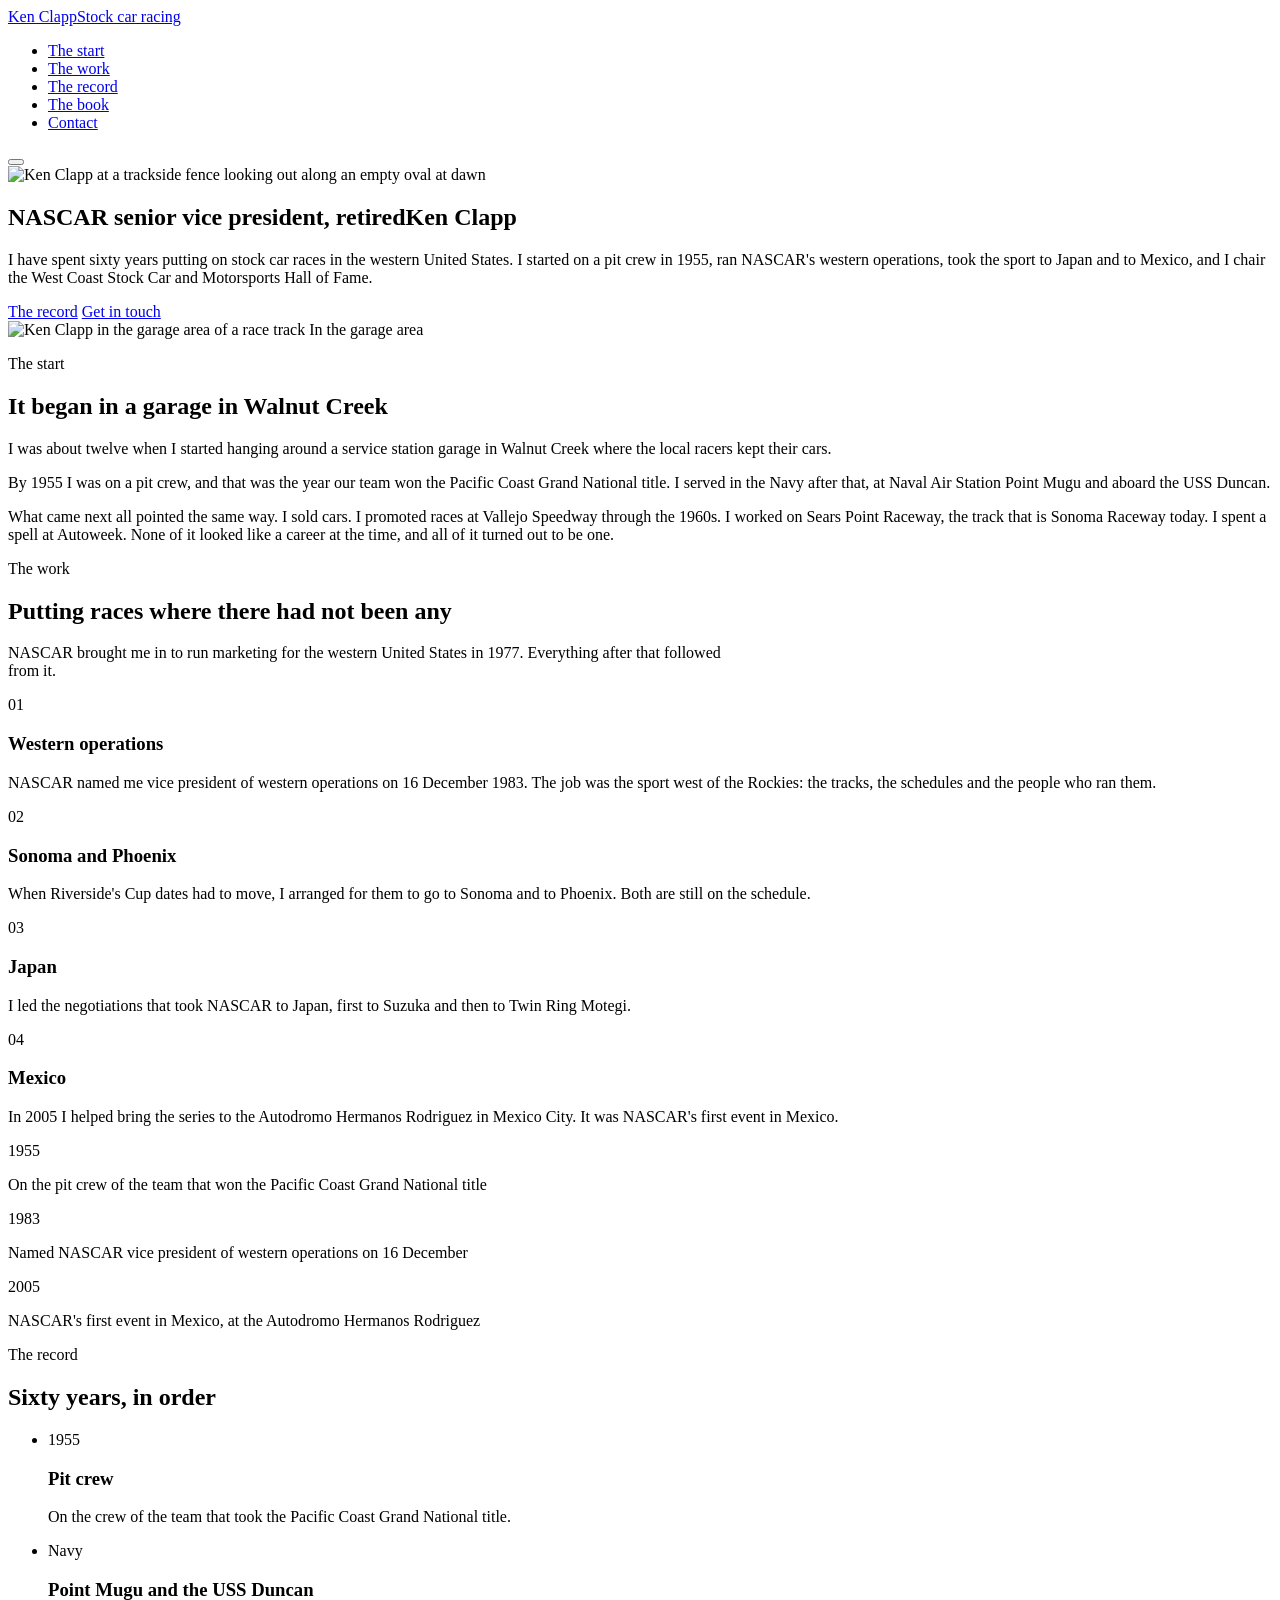
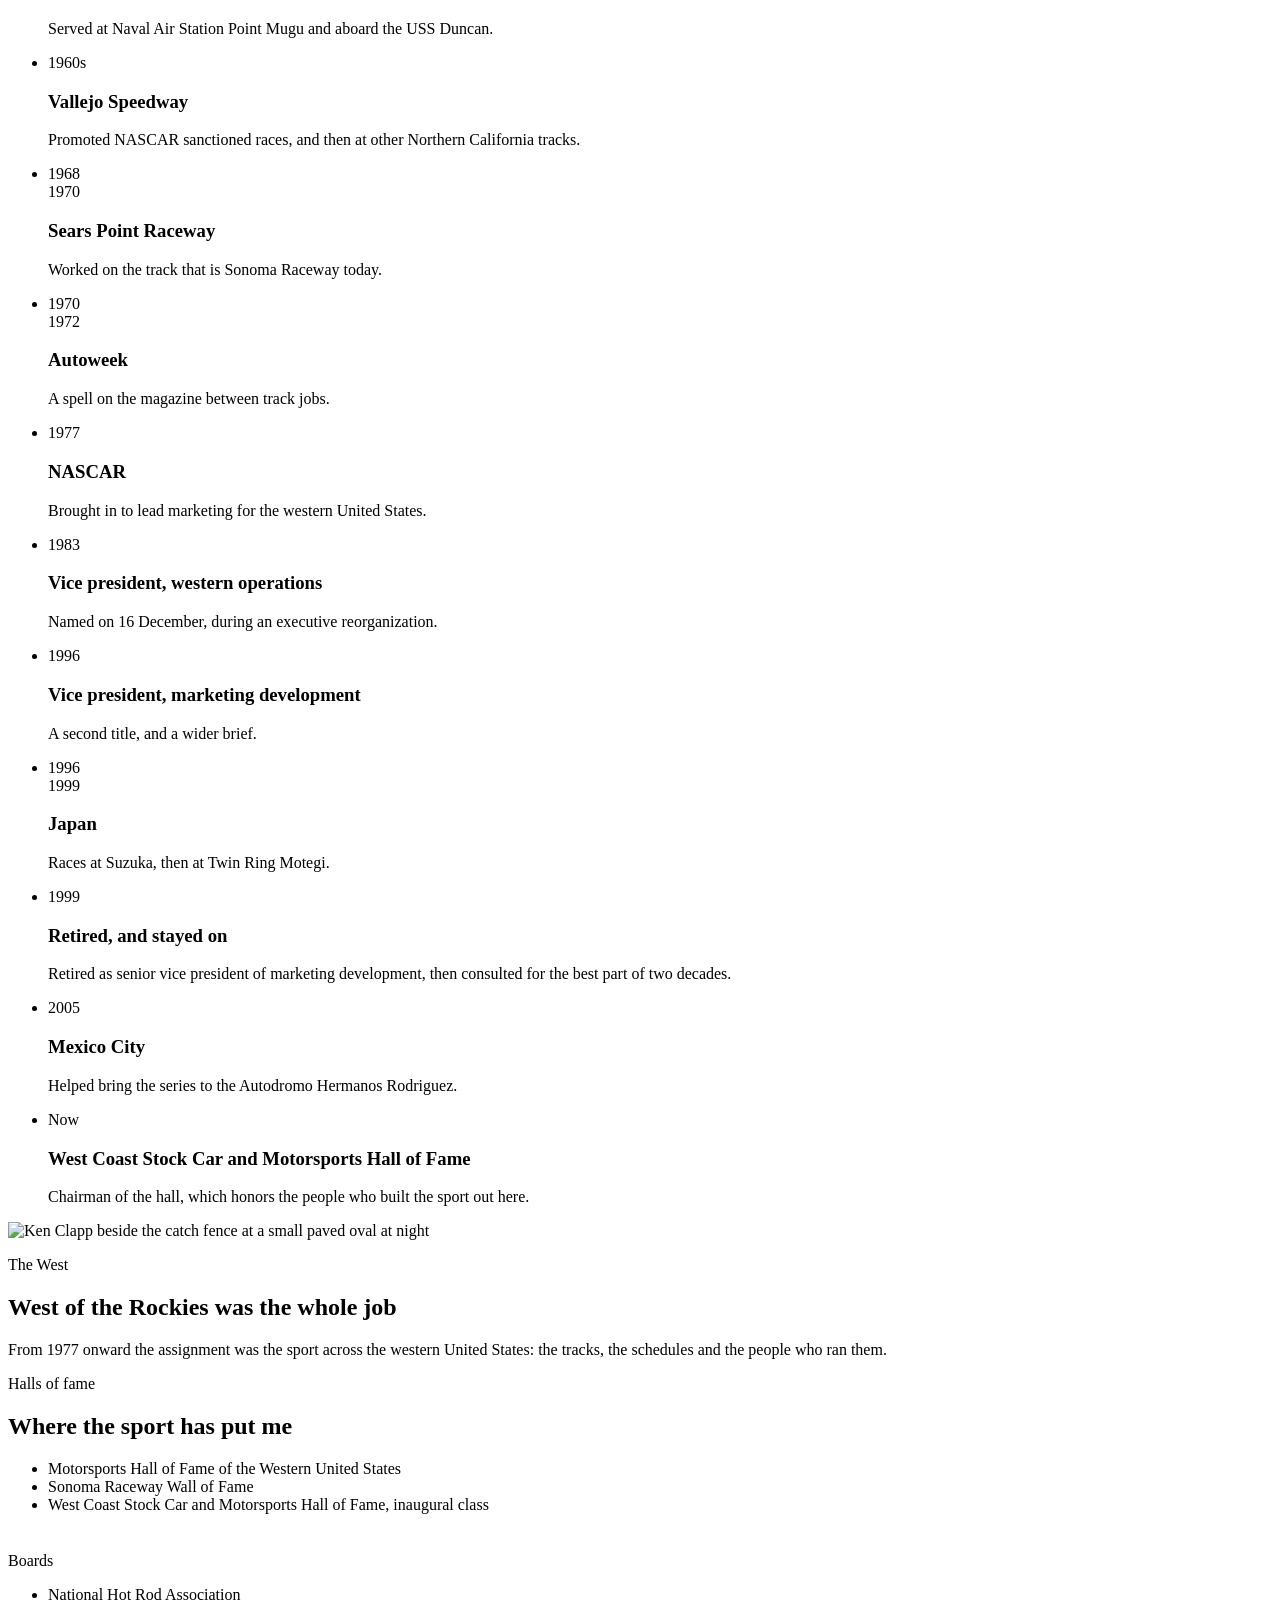
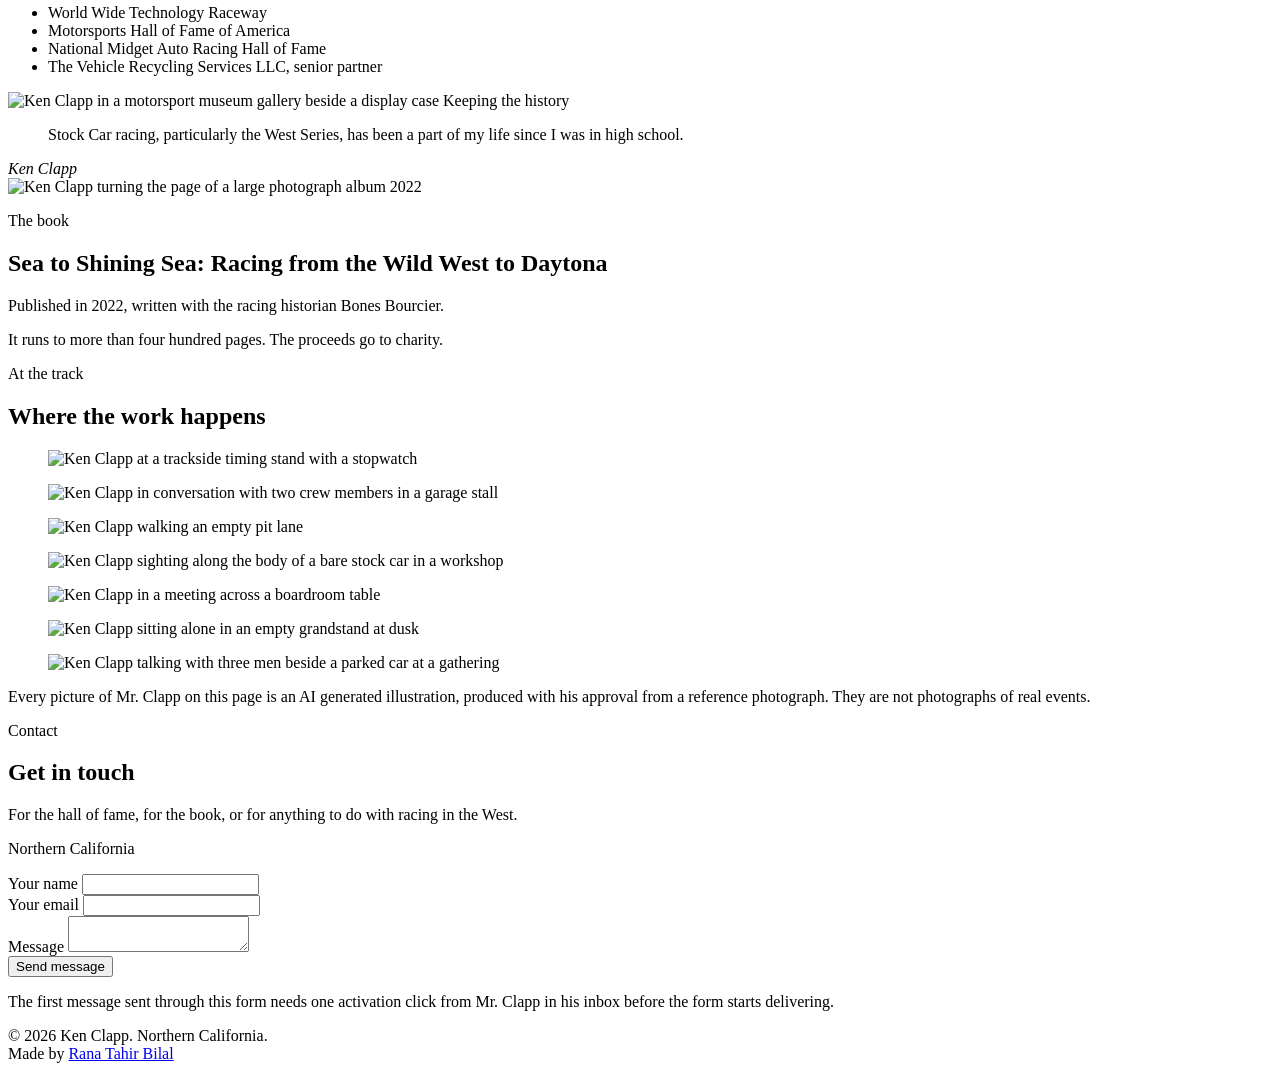
==== index.html @ ef379b8b "Add files via upload" ====
<!doctype html>
<html lang="en">
<head>
<meta charset="utf-8">
<meta name="viewport" content="width=device-width, initial-scale=1">
<title>Ken Clapp | NASCAR Senior Vice President, Retired</title>
<meta name="description" content="Ken Clapp spent sixty years building stock car racing in the western United States. Retired NASCAR senior vice president and chairman of the West Coast Stock Car and Motorsports Hall of Fame.">

<!-- Remove this line and the Disallow in robots.txt on the day this moves to his own domain. -->
<meta name="robots" content="noindex, nofollow">

<link rel="canonical" href="https://top-dynamos.github.io/ken-clapp/">
<meta property="og:type" content="profile">
<meta property="og:title" content="Ken Clapp | NASCAR Senior Vice President, Retired">
<meta property="og:description" content="Sixty years building stock car racing in the western United States.">
<meta property="og:url" content="https://top-dynamos.github.io/ken-clapp/">
<meta property="og:image" content="https://top-dynamos.github.io/ken-clapp/images/hero.jpg">
<meta name="twitter:card" content="summary_large_image">

<link rel="icon" href="favicon.ico" sizes="any">
<link rel="preconnect" href="https://fonts.googleapis.com">
<link rel="preconnect" href="https://fonts.gstatic.com" crossorigin>
<link href="https://fonts.googleapis.com/css2?family=Barlow+Condensed:wght@500;600;700&family=Inter:wght@400;500;600&display=swap" rel="stylesheet">
<link rel="stylesheet" href="css/site.css">

<script type="application/ld+json">
{
  "@context":"https://schema.org",
  "@type":"Person",
  "name":"Ken Clapp",
  "jobTitle":"Chairman, West Coast Stock Car and Motorsports Hall of Fame",
  "description":"Retired NASCAR senior vice president who spent sixty years building stock car racing in the western United States.",
  "url":"https://top-dynamos.github.io/ken-clapp/",
  "image":"https://top-dynamos.github.io/ken-clapp/images/portrait.jpg",
  "knowsAbout":["Stock car racing","Motorsport promotion","Race track operations"]
}
</script>
</head>
<body>

<header>
  <nav class="kc-nav" id="kcNav">
    <div class="kc-wrap">
      <a class="kc-brand" href="#top">Ken Clapp<span>Stock car racing</span></a>
      <ul class="kc-links" id="kcLinks">
        <li><a href="#story">The start</a></li>
        <li><a href="#work">The work</a></li>
        <li><a href="#record">The record</a></li>
        <li><a href="#book">The book</a></li>
        <li><a href="#contact">Contact</a></li>
      </ul>
      <button class="kc-burger" id="kcBurger" aria-label="Open the menu" aria-expanded="false" aria-controls="kcLinks">
        <i></i><i></i><i></i>
      </button>
    </div>
  </nav>
</header>

<!-- HERO -->
<section class="kc-hero" id="top">
  <div class="kc-hero-img">
    <img src="images/hero.jpg" alt="Ken Clapp at a trackside fence looking out along an empty oval at dawn" fetchpriority="high">
  </div>
  <div class="kc-hero-veil"></div>
  <div class="kc-wrap">
    <div class="kc-hero-copy">
      <h1><span>NASCAR senior vice president, retired</span>Ken Clapp</h1>
      <p>I have spent sixty years putting on stock car races in the western United States. I started on a pit crew in 1955, ran NASCAR's western operations, took the sport to Japan and to Mexico, and I chair the West Coast Stock Car and Motorsports Hall of Fame.</p>
      <div class="kc-cta">
        <a class="kc-btn" href="#record">The record</a>
        <a class="kc-btn kc-btn-ghost" href="#contact">Get in touch</a>
      </div>
    </div>
  </div>
</section>

<!-- THE START -->
<section class="kc-sec" id="story">
  <div class="kc-wrap">
    <div class="kc-split kc-split-narrow">
      <div class="kc-shot kc-rev">
        <img src="images/portrait.jpg" alt="Ken Clapp in the garage area of a race track">
        <span class="kc-shot-tag">In the garage area</span>
      </div>
      <div class="kc-rev">
        <p class="kc-eyebrow">The start</p>
        <h2>It began in a garage in Walnut Creek</h2>
        <p class="kc-lead">I was about twelve when I started hanging around a service station garage in Walnut Creek where the local racers kept their cars.</p>
        <p>By 1955 I was on a pit crew, and that was the year our team won the Pacific Coast Grand National title. I served in the Navy after that, at Naval Air Station Point Mugu and aboard the USS Duncan.</p>
        <p>What came next all pointed the same way. I sold cars. I promoted races at Vallejo Speedway through the 1960s. I worked on Sears Point Raceway, the track that is Sonoma Raceway today. I spent a spell at Autoweek. None of it looked like a career at the time, and all of it turned out to be one.</p>
      </div>
    </div>
  </div>
</section>

<!-- THE WORK -->
<section class="kc-sec kc-paper" id="work">
  <div class="kc-wrap">
    <div class="kc-rev" style="max-width:720px">
      <p class="kc-eyebrow">The work</p>
      <h2>Putting races where there had not been any</h2>
      <p class="kc-lead">NASCAR brought me in to run marketing for the western United States in 1977. Everything after that followed from it.</p>
    </div>
    <div class="kc-cards">
      <div class="kc-card kc-rev">
        <div class="kc-card-n">01</div>
        <h3>Western operations</h3>
        <p>NASCAR named me vice president of western operations on 16 December 1983. The job was the sport west of the Rockies: the tracks, the schedules and the people who ran them.</p>
      </div>
      <div class="kc-card kc-rev">
        <div class="kc-card-n">02</div>
        <h3>Sonoma and Phoenix</h3>
        <p>When Riverside's Cup dates had to move, I arranged for them to go to Sonoma and to Phoenix. Both are still on the schedule.</p>
      </div>
      <div class="kc-card kc-rev">
        <div class="kc-card-n">03</div>
        <h3>Japan</h3>
        <p>I led the negotiations that took NASCAR to Japan, first to Suzuka and then to Twin Ring Motegi.</p>
      </div>
      <div class="kc-card kc-rev">
        <div class="kc-card-n">04</div>
        <h3>Mexico</h3>
        <p>In 2005 I helped bring the series to the Autodromo Hermanos Rodriguez in Mexico City. It was NASCAR's first event in Mexico.</p>
      </div>
    </div>
  </div>
</section>

<!-- THREE DATES -->
<section class="kc-sec-tight kc-dark">
  <div class="kc-wrap">
    <div class="kc-figs">
      <div class="kc-rev">
        <div class="kc-fig-n">1955</div>
        <p class="kc-fig-t">On the pit crew of the team that won the Pacific Coast Grand National title</p>
      </div>
      <div class="kc-rev">
        <div class="kc-fig-n">1983</div>
        <p class="kc-fig-t">Named NASCAR vice president of western operations on 16 December</p>
      </div>
      <div class="kc-rev">
        <div class="kc-fig-n">2005</div>
        <p class="kc-fig-t">NASCAR's first event in Mexico, at the Autodromo Hermanos Rodriguez</p>
      </div>
    </div>
  </div>
</section>

<!-- THE RECORD -->
<section class="kc-sec" id="record">
  <div class="kc-wrap">
    <div class="kc-rev" style="max-width:720px">
      <p class="kc-eyebrow">The record</p>
      <h2>Sixty years, in order</h2>
    </div>
    <ul class="kc-time">
      <li class="kc-rev"><div class="kc-yr">1955</div><div class="kc-ev"><h3>Pit crew</h3><p>On the crew of the team that took the Pacific Coast Grand National title.</p></div></li>
      <li class="kc-rev"><div class="kc-yr">Navy</div><div class="kc-ev"><h3>Point Mugu and the USS Duncan</h3><p>Served at Naval Air Station Point Mugu and aboard the USS Duncan.</p></div></li>
      <li class="kc-rev"><div class="kc-yr">1960s</div><div class="kc-ev"><h3>Vallejo Speedway</h3><p>Promoted NASCAR sanctioned races, and then at other Northern California tracks.</p></div></li>
      <li class="kc-rev"><div class="kc-yr">1968<br>1970</div><div class="kc-ev"><h3>Sears Point Raceway</h3><p>Worked on the track that is Sonoma Raceway today.</p></div></li>
      <li class="kc-rev"><div class="kc-yr">1970<br>1972</div><div class="kc-ev"><h3>Autoweek</h3><p>A spell on the magazine between track jobs.</p></div></li>
      <li class="kc-rev"><div class="kc-yr">1977</div><div class="kc-ev"><h3>NASCAR</h3><p>Brought in to lead marketing for the western United States.</p></div></li>
      <li class="kc-rev"><div class="kc-yr">1983</div><div class="kc-ev"><h3>Vice president, western operations</h3><p>Named on 16 December, during an executive reorganization.</p></div></li>
      <li class="kc-rev"><div class="kc-yr">1996</div><div class="kc-ev"><h3>Vice president, marketing development</h3><p>A second title, and a wider brief.</p></div></li>
      <li class="kc-rev"><div class="kc-yr">1996<br>1999</div><div class="kc-ev"><h3>Japan</h3><p>Races at Suzuka, then at Twin Ring Motegi.</p></div></li>
      <li class="kc-rev"><div class="kc-yr">1999</div><div class="kc-ev"><h3>Retired, and stayed on</h3><p>Retired as senior vice president of marketing development, then consulted for the best part of two decades.</p></div></li>
      <li class="kc-rev"><div class="kc-yr">2005</div><div class="kc-ev"><h3>Mexico City</h3><p>Helped bring the series to the Autodromo Hermanos Rodriguez.</p></div></li>
      <li class="kc-rev"><div class="kc-yr">Now</div><div class="kc-ev"><h3>West Coast Stock Car and Motorsports Hall of Fame</h3><p>Chairman of the hall, which honors the people who built the sport out here.</p></div></li>
    </ul>
  </div>
</section>

<!-- BAND -->
<section class="kc-band">
  <div class="kc-band-img">
    <img src="images/night-track.jpg" alt="Ken Clapp beside the catch fence at a small paved oval at night">
  </div>
  <div class="kc-band-veil"></div>
  <div class="kc-wrap">
    <div class="kc-band-copy kc-rev">
      <p class="kc-eyebrow">The West</p>
      <h2>West of the Rockies was the whole job</h2>
      <p>From 1977 onward the assignment was the sport across the western United States: the tracks, the schedules and the people who ran them.</p>
    </div>
  </div>
</section>

<!-- RECOGNITION AND SERVICE -->
<section class="kc-sec kc-paper">
  <div class="kc-wrap">
    <div class="kc-split">
      <div class="kc-rev">
        <p class="kc-eyebrow">Halls of fame</p>
        <h2>Where the sport has put me</h2>
        <ul class="kc-chips">
          <li>Motorsports Hall of Fame of the Western United States</li>
          <li>Sonoma Raceway Wall of Fame</li>
          <li>West Coast Stock Car and Motorsports Hall of Fame, inaugural class</li>
        </ul>
        <p class="kc-eyebrow" style="margin-top:38px">Boards</p>
        <ul class="kc-chips">
          <li>National Hot Rod Association</li>
          <li>World Wide Technology Raceway</li>
          <li>Motorsports Hall of Fame of America</li>
          <li>National Midget Auto Racing Hall of Fame</li>
          <li>The Vehicle Recycling Services LLC, senior partner</li>
        </ul>
      </div>
      <div class="kc-shot kc-rev">
        <img src="images/museum.jpg" alt="Ken Clapp in a motorsport museum gallery beside a display case">
        <span class="kc-shot-tag">Keeping the history</span>
      </div>
    </div>
  </div>
</section>

<!-- QUOTE -->
<section class="kc-sec-tight kc-dark">
  <div class="kc-wrap">
    <div class="kc-quote kc-rev">
      <blockquote>Stock Car racing, particularly the West Series, has been a part of my life since I was in high school.</blockquote>
      <cite>Ken Clapp</cite>
    </div>
  </div>
</section>

<!-- THE BOOK -->
<section class="kc-sec" id="book">
  <div class="kc-wrap">
    <div class="kc-book">
      <div class="kc-shot kc-rev">
        <img src="images/album.jpg" alt="Ken Clapp turning the page of a large photograph album">
        <span class="kc-shot-tag">2022</span>
      </div>
      <div class="kc-rev">
        <p class="kc-eyebrow">The book</p>
        <h2>Sea to Shining Sea: Racing from the Wild West to Daytona</h2>
        <p class="kc-lead">Published in 2022, written with the racing historian Bones Bourcier.</p>
        <p>It runs to more than four hundred pages. The proceeds go to charity.</p>
      </div>
    </div>
  </div>
</section>

<!-- GALLERY -->
<section class="kc-sec kc-paper">
  <div class="kc-wrap">
    <div class="kc-rev" style="max-width:720px">
      <p class="kc-eyebrow">At the track</p>
      <h2>Where the work happens</h2>
    </div>
    <div class="kc-gal">
      <figure class="kc-rev"><img src="images/timing.jpg" alt="Ken Clapp at a trackside timing stand with a stopwatch"></figure>
      <figure class="kc-rev"><img src="images/garage-talk.jpg" alt="Ken Clapp in conversation with two crew members in a garage stall"></figure>
      <figure class="kc-rev"><img src="images/pit-lane.jpg" alt="Ken Clapp walking an empty pit lane"></figure>
      <figure class="kc-rev"><img src="images/workshop.jpg" alt="Ken Clapp sighting along the body of a bare stock car in a workshop"></figure>
      <figure class="kc-rev"><img src="images/boardroom.jpg" alt="Ken Clapp in a meeting across a boardroom table"></figure>
      <figure class="kc-rev"><img src="images/grandstand.jpg" alt="Ken Clapp sitting alone in an empty grandstand at dusk"></figure>
      <figure class="kc-rev"><img src="images/gathering.jpg" alt="Ken Clapp talking with three men beside a parked car at a gathering"></figure>
    </div>
    <p class="kc-note">Every picture of Mr. Clapp on this page is an AI generated illustration, produced with his approval from a reference photograph. They are not photographs of real events.</p>
  </div>
</section>

<!-- CONTACT -->
<section class="kc-sec" id="contact">
  <div class="kc-wrap">
    <div class="kc-contact">
      <div class="kc-rev">
        <p class="kc-eyebrow">Contact</p>
        <h2>Get in touch</h2>
        <p class="kc-lead">For the hall of fame, for the book, or for anything to do with racing in the West.</p>
        <p class="kc-muted">Northern California</p>
      </div>
      <div class="kc-rev">
        <form action="https://formsubmit.co/Ckcdeee@gmail.com" method="POST">
          <input type="hidden" name="_subject" value="Message from kenclapp website">
          <input type="hidden" name="_captcha" value="false">
          <input type="hidden" name="_template" value="table">
          <input type="text" name="_honey" style="display:none" tabindex="-1" autocomplete="off">
          <div class="kc-field">
            <label for="kcName">Your name</label>
            <input id="kcName" type="text" name="name" required>
          </div>
          <div class="kc-field">
            <label for="kcEmail">Your email</label>
            <input id="kcEmail" type="email" name="email" required>
          </div>
          <div class="kc-field">
            <label for="kcMsg">Message</label>
            <textarea id="kcMsg" name="message" required></textarea>
          </div>
          <button class="kc-btn" type="submit">Send message</button>
          <p class="kc-formnote">The first message sent through this form needs one activation click from Mr. Clapp in his inbox before the form starts delivering.</p>
        </form>
      </div>
    </div>
  </div>
</section>

<footer class="kc-foot">
  <div class="kc-wrap">
    <p style="margin:0">&copy; 2026 Ken Clapp. Northern California.</p>
    <p style="margin:0">Made by <a href="https://www.linkedin.com/in/ranatahirbilal/" rel="noopener">Rana Tahir Bilal</a></p>
  </div>
</footer>

<script src="js/site.js"></script>
</body>
</html>
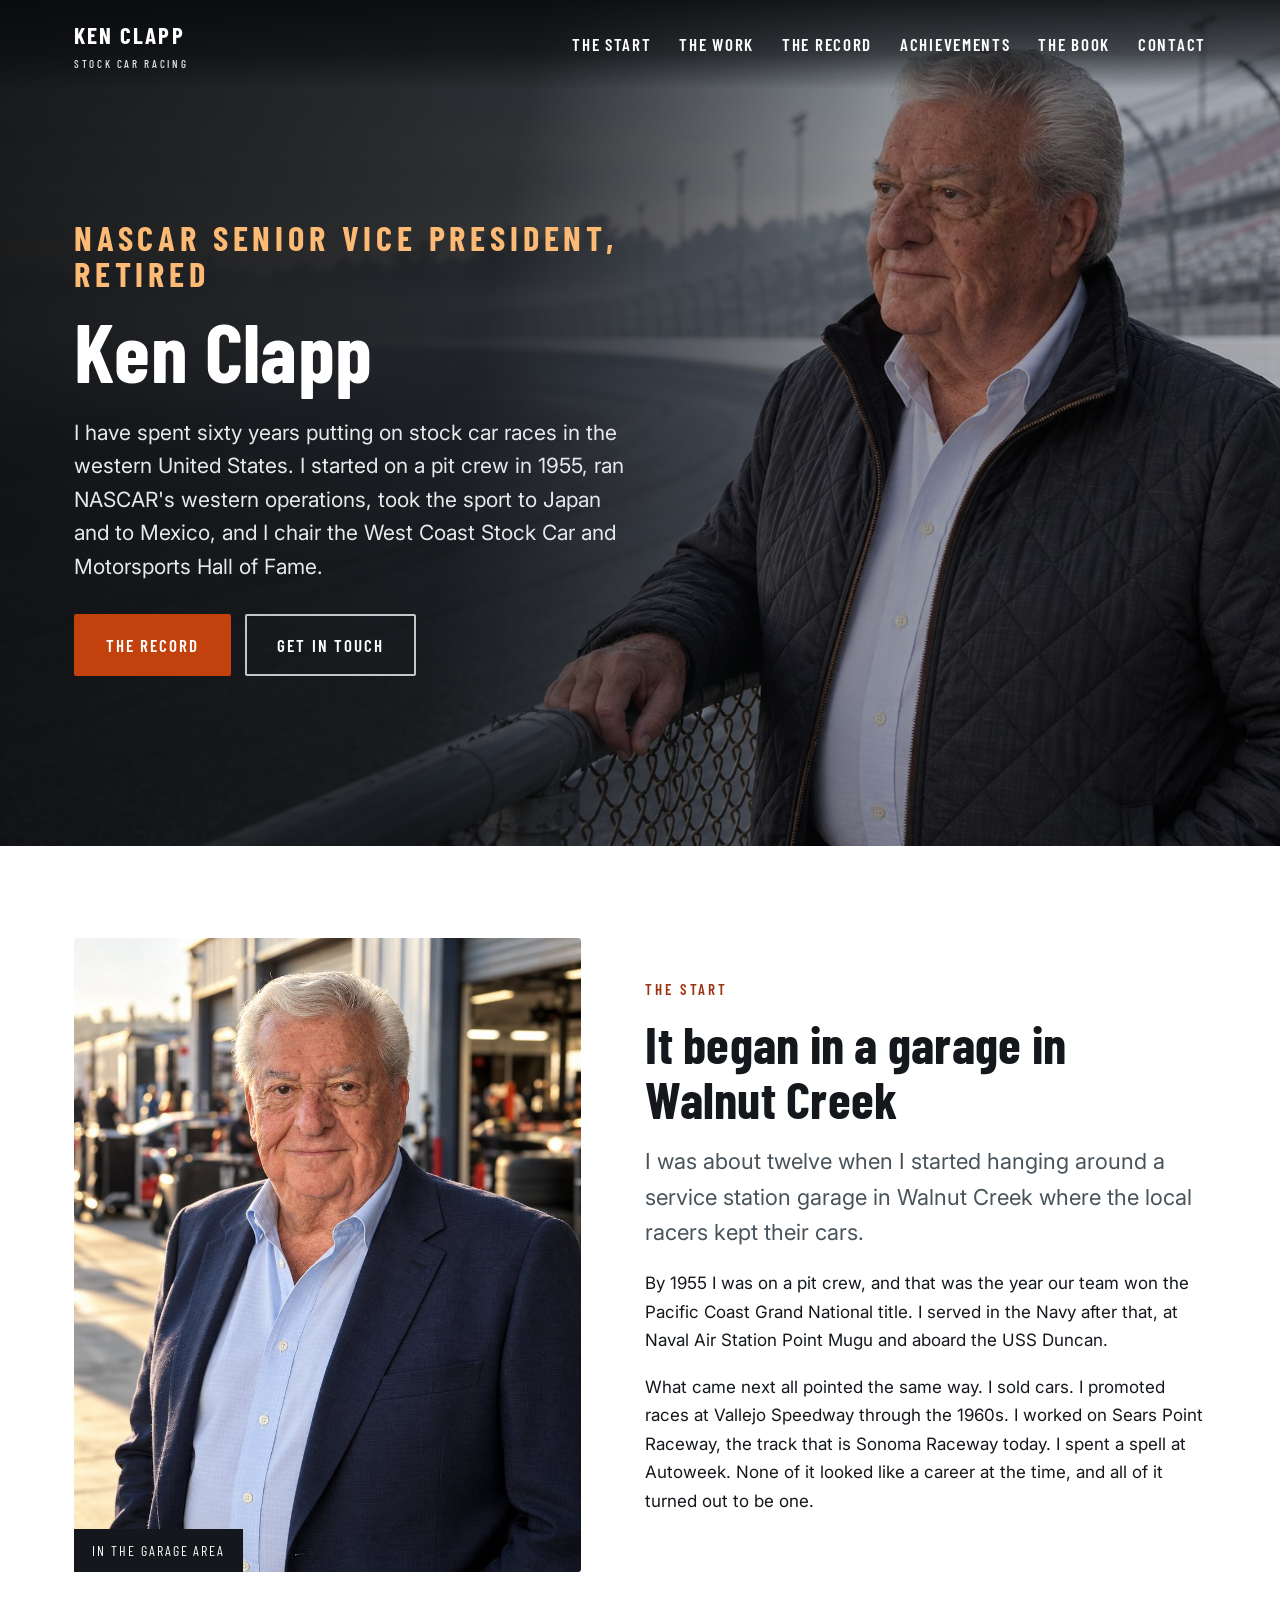
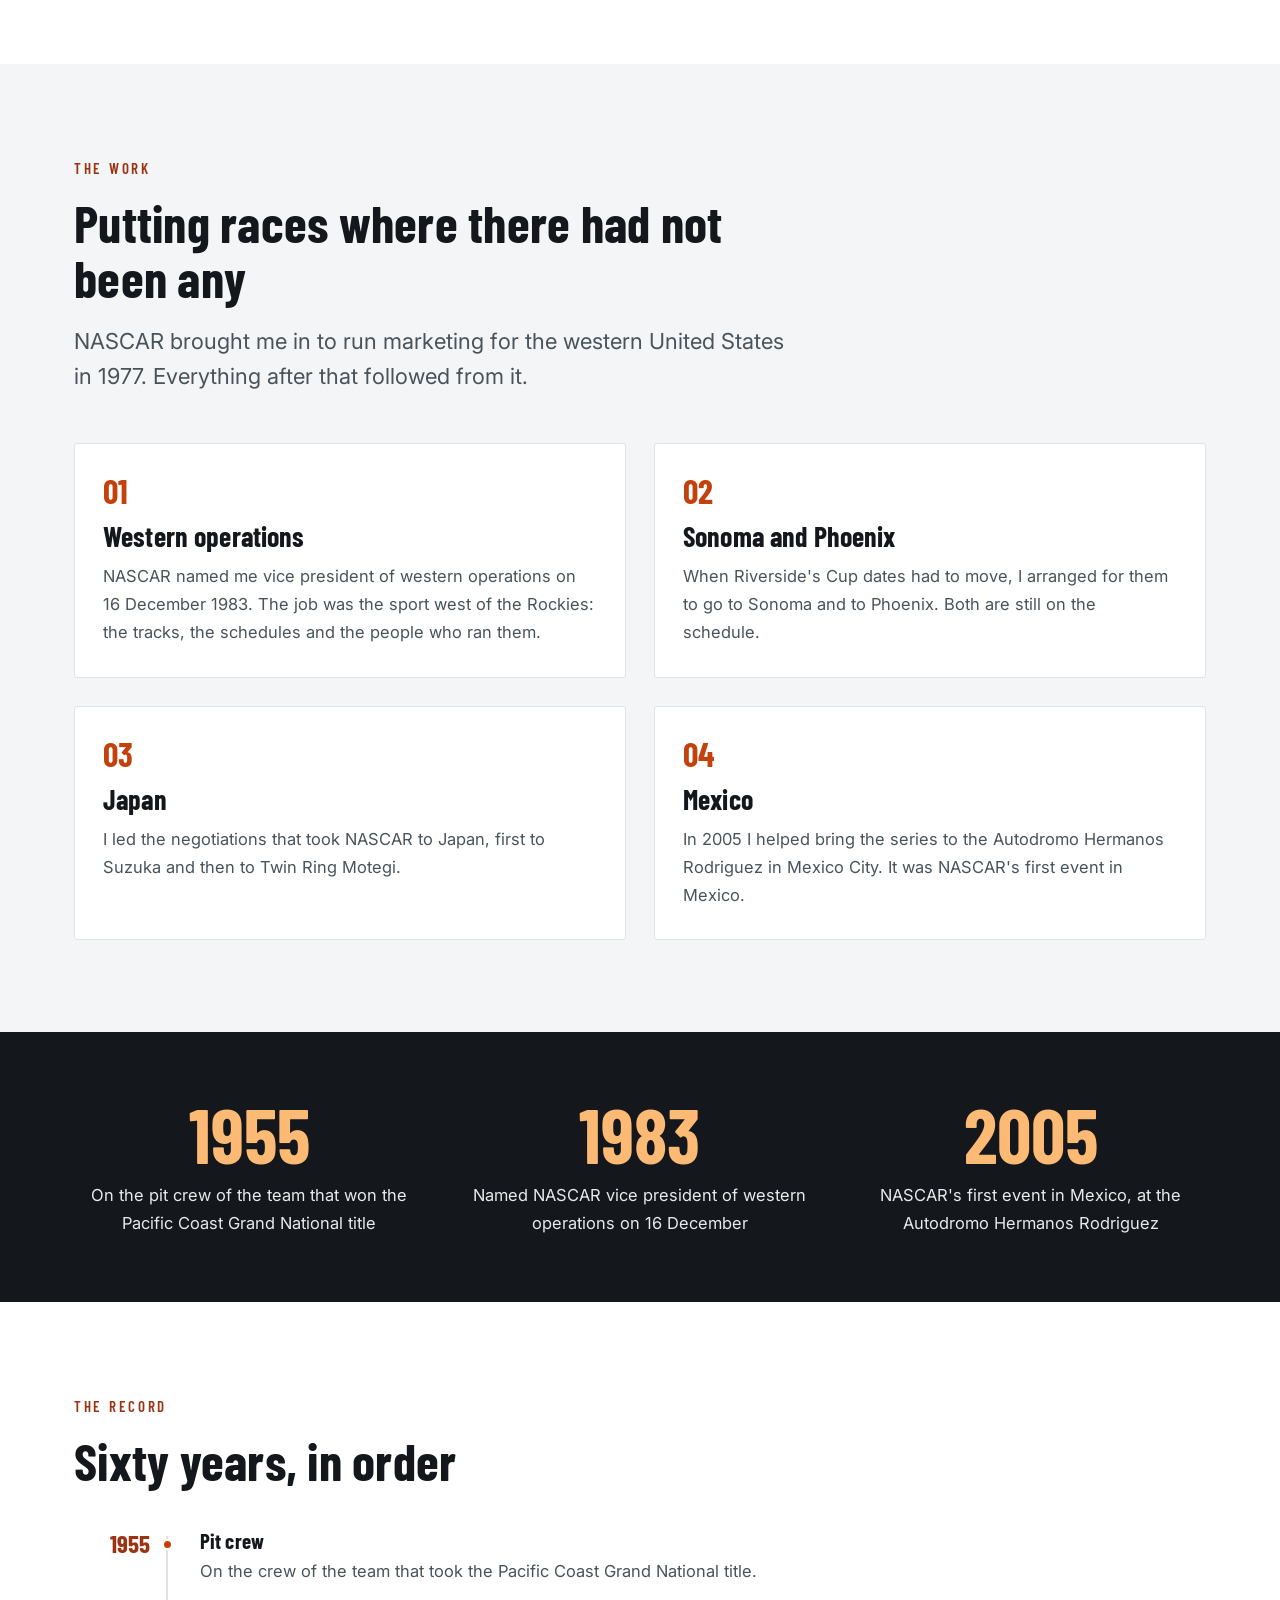
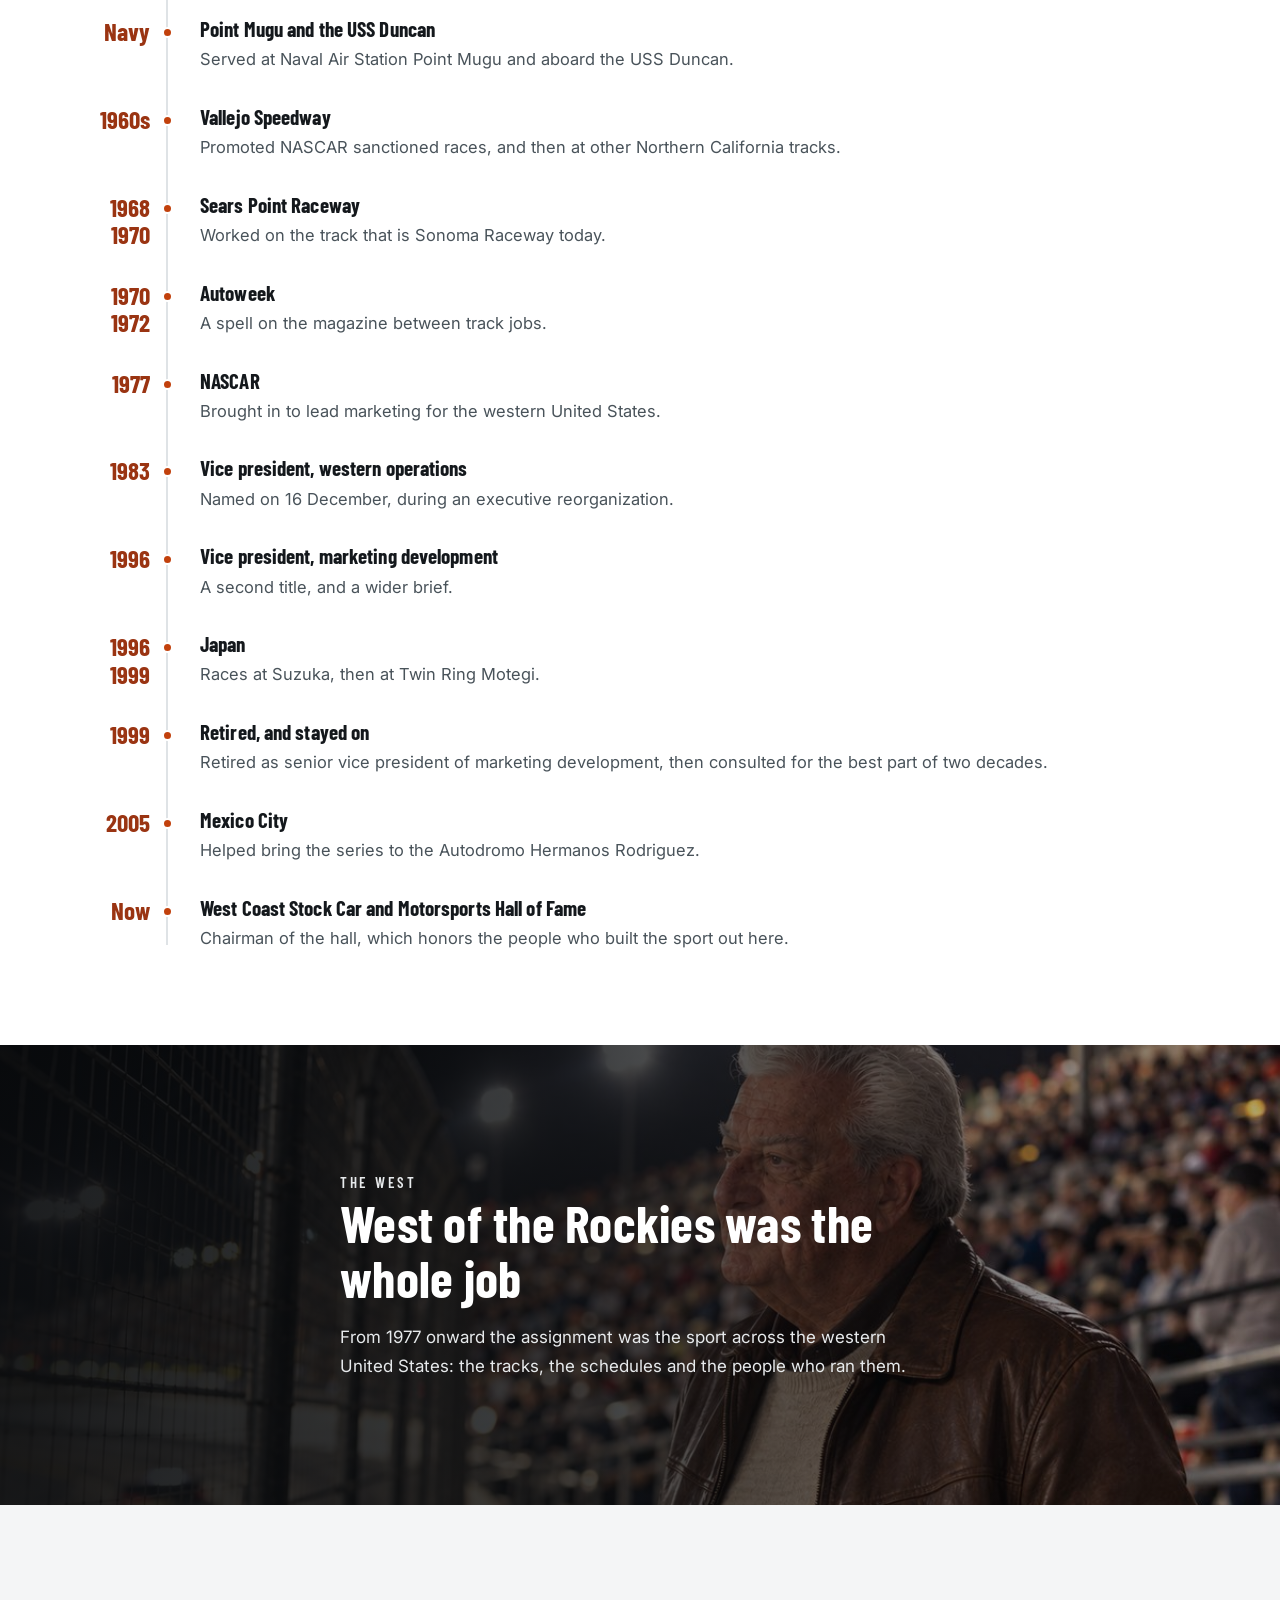
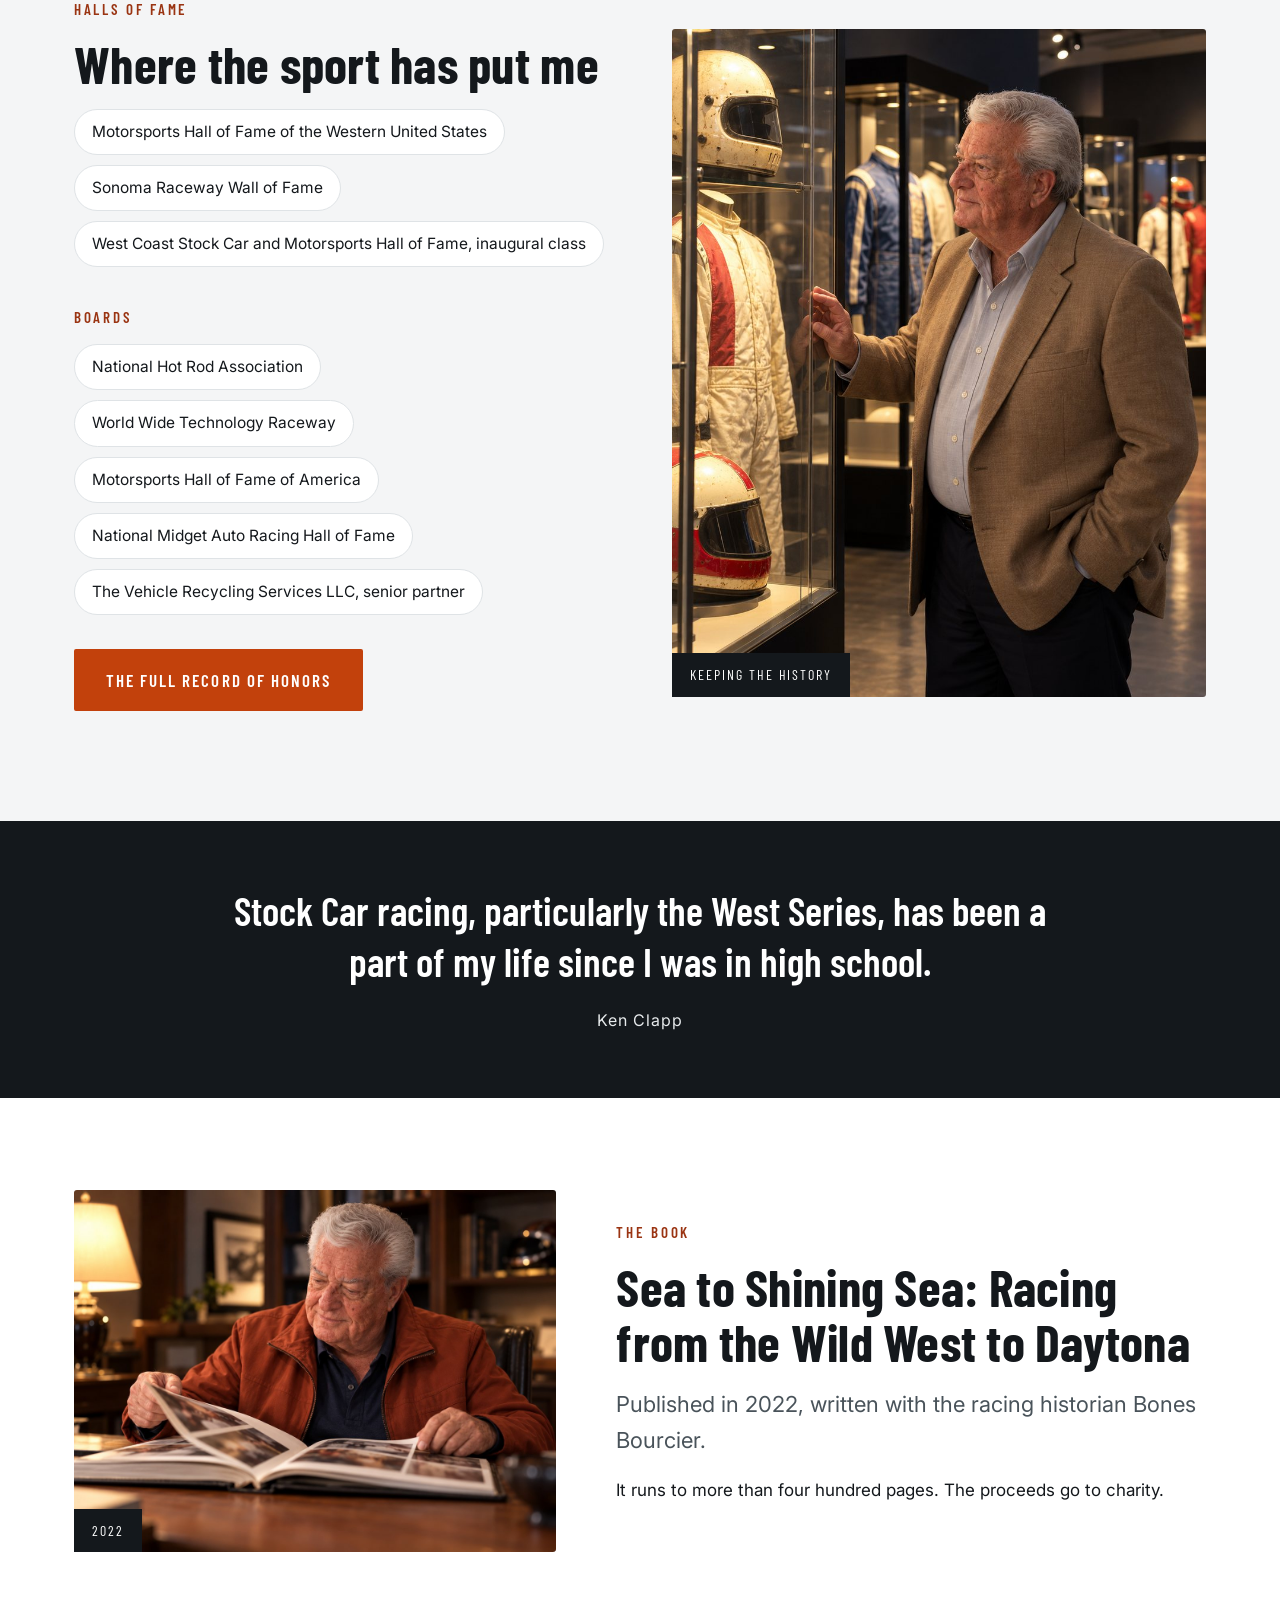
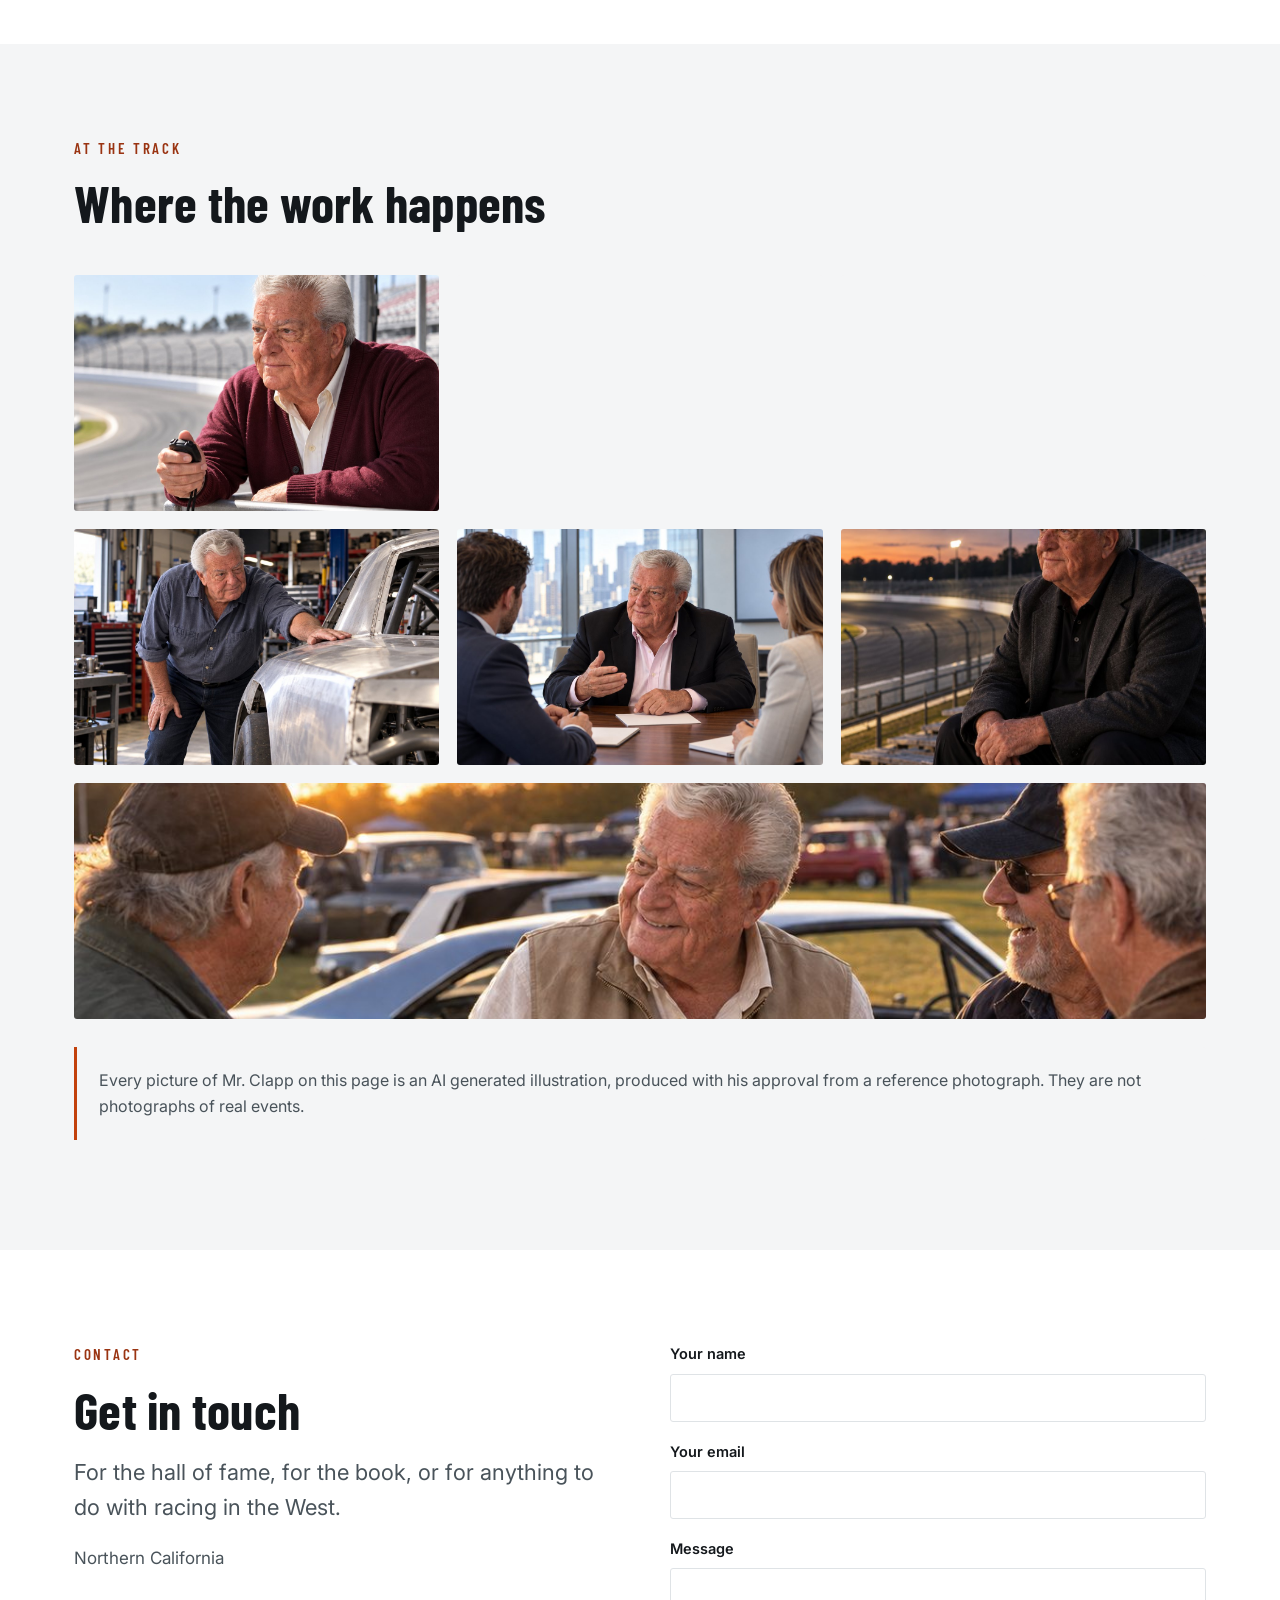
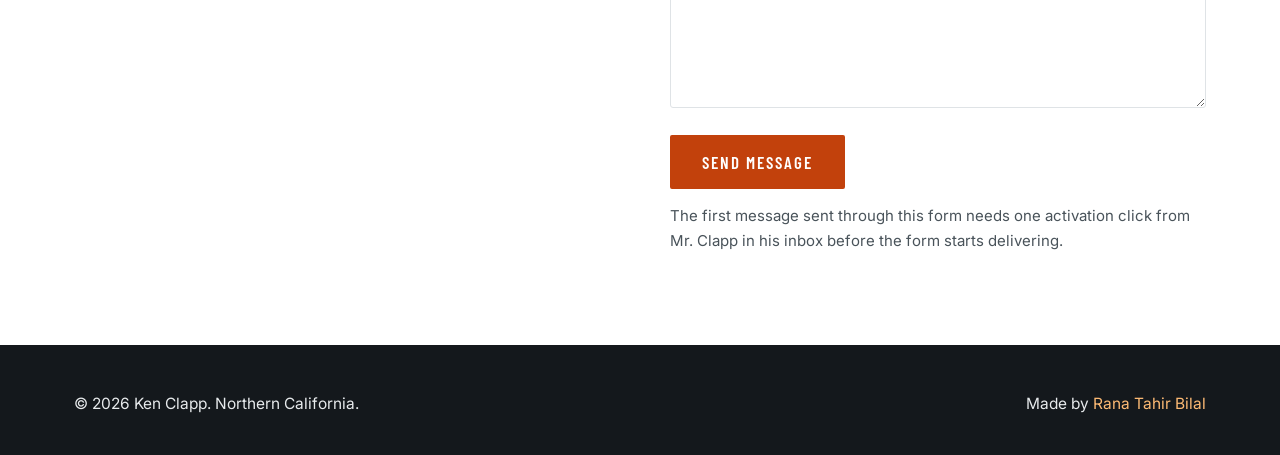
==== commit e16e36e6: "Open the site to search engines, add sitemap and awards data" ====
--- a/index.html
+++ b/index.html
@@ -4,10 +4,9 @@
 <meta charset="utf-8">
 <meta name="viewport" content="width=device-width, initial-scale=1">
 <title>Ken Clapp | NASCAR Senior Vice President, Retired</title>
-<meta name="description" content="Ken Clapp spent sixty years building stock car racing in the western United States. Retired NASCAR senior vice president and chairman of the West Coast Stock Car and Motorsports Hall of Fame.">
-
-<!-- Remove this line and the Disallow in robots.txt on the day this moves to his own domain. -->
-<meta name="robots" content="noindex, nofollow">
+<meta name="description" content="Ken Clapp, retired NASCAR senior vice president and chairman of the West Coast Stock Car and Motorsports Hall of Fame. Sixty years of racing in the American West.">
+
+<meta name="robots" content="index, follow">
 
 <link rel="canonical" href="https://top-dynamos.github.io/ken-clapp/">
 <meta property="og:type" content="profile">
@@ -32,7 +31,23 @@
   "description":"Retired NASCAR senior vice president who spent sixty years building stock car racing in the western United States.",
   "url":"https://top-dynamos.github.io/ken-clapp/",
   "image":"https://top-dynamos.github.io/ken-clapp/images/portrait.jpg",
+  "award":[
+    "Promoter of the Year, Motor Sports Press Association, 1980",
+    "Motor Sports Press Association Hall of Fame, 2006",
+    "Sonoma Raceway Wall of Fame, 2008",
+    "California Auto Racing Hall of Fame, 2026",
+    "Motorsports Hall of Fame of the Western United States",
+    "West Coast Stock Car and Motorsports Hall of Fame, inaugural class"
+  ],
   "knowsAbout":["Stock car racing","Motorsport promotion","Race track operations"]
+}
+</script>
+<script type="application/ld+json">
+{
+  "@context":"https://schema.org",
+  "@type":"WebSite",
+  "name":"Ken Clapp",
+  "url":"https://top-dynamos.github.io/ken-clapp/"
 }
 </script>
 </head>
@@ -46,6 +61,7 @@
         <li><a href="#story">The start</a></li>
         <li><a href="#work">The work</a></li>
         <li><a href="#record">The record</a></li>
+        <li><a href="achievements/">Achievements</a></li>
         <li><a href="#book">The book</a></li>
         <li><a href="#contact">Contact</a></li>
       </ul>
@@ -59,7 +75,7 @@
 <!-- HERO -->
 <section class="kc-hero" id="top">
   <div class="kc-hero-img">
-    <img src="images/hero.jpg" alt="Ken Clapp at a trackside fence looking out along an empty oval at dawn" fetchpriority="high">
+    <img fetchpriority="high" decoding="async" width="1920" height="1080" fetchpriority="high" decoding="async" src="images/hero.jpg" alt="Ken Clapp at a trackside fence looking out along an empty oval at dawn" fetchpriority="high">
   </div>
   <div class="kc-hero-veil"></div>
   <div class="kc-wrap">
@@ -79,7 +95,7 @@
   <div class="kc-wrap">
     <div class="kc-split kc-split-narrow">
       <div class="kc-shot kc-rev">
-        <img src="images/portrait.jpg" alt="Ken Clapp in the garage area of a race track">
+        <img loading="lazy" decoding="async" width="900" height="1125" src="images/portrait.jpg" alt="Ken Clapp in the garage area of a race track">
         <span class="kc-shot-tag">In the garage area</span>
       </div>
       <div class="kc-rev">
@@ -173,7 +189,7 @@
 <!-- BAND -->
 <section class="kc-band">
   <div class="kc-band-img">
-    <img src="images/night-track.jpg" alt="Ken Clapp beside the catch fence at a small paved oval at night">
+    <img loading="lazy" decoding="async" width="1200" height="900" src="images/night-track.jpg" alt="Ken Clapp beside the catch fence at a small paved oval at night">
   </div>
   <div class="kc-band-veil"></div>
   <div class="kc-wrap">
@@ -205,9 +221,10 @@
           <li>National Midget Auto Racing Hall of Fame</li>
           <li>The Vehicle Recycling Services LLC, senior partner</li>
         </ul>
+        <p style="margin-top:34px"><a class="kc-btn" href="achievements/">The full record of honors</a></p>
       </div>
       <div class="kc-shot kc-rev">
-        <img src="images/museum.jpg" alt="Ken Clapp in a motorsport museum gallery beside a display case">
+        <img loading="lazy" decoding="async" width="900" height="1125" src="images/museum.jpg" alt="Ken Clapp in a motorsport museum gallery beside a display case">
         <span class="kc-shot-tag">Keeping the history</span>
       </div>
     </div>
@@ -229,7 +246,7 @@
   <div class="kc-wrap">
     <div class="kc-book">
       <div class="kc-shot kc-rev">
-        <img src="images/album.jpg" alt="Ken Clapp turning the page of a large photograph album">
+        <img loading="lazy" decoding="async" width="1200" height="900" src="images/album.jpg" alt="Ken Clapp turning the page of a large photograph album">
         <span class="kc-shot-tag">2022</span>
       </div>
       <div class="kc-rev">
@@ -250,13 +267,13 @@
       <h2>Where the work happens</h2>
     </div>
     <div class="kc-gal">
-      <figure class="kc-rev"><img src="images/timing.jpg" alt="Ken Clapp at a trackside timing stand with a stopwatch"></figure>
-      <figure class="kc-rev"><img src="images/garage-talk.jpg" alt="Ken Clapp in conversation with two crew members in a garage stall"></figure>
-      <figure class="kc-rev"><img src="images/pit-lane.jpg" alt="Ken Clapp walking an empty pit lane"></figure>
-      <figure class="kc-rev"><img src="images/workshop.jpg" alt="Ken Clapp sighting along the body of a bare stock car in a workshop"></figure>
-      <figure class="kc-rev"><img src="images/boardroom.jpg" alt="Ken Clapp in a meeting across a boardroom table"></figure>
-      <figure class="kc-rev"><img src="images/grandstand.jpg" alt="Ken Clapp sitting alone in an empty grandstand at dusk"></figure>
-      <figure class="kc-rev"><img src="images/gathering.jpg" alt="Ken Clapp talking with three men beside a parked car at a gathering"></figure>
+      <figure class="kc-rev"><img loading="lazy" decoding="async" width="1200" height="900" src="images/timing.jpg" alt="Ken Clapp at a trackside timing stand with a stopwatch"></figure>
+      <figure class="kc-rev"><img loading="lazy" decoding="async" width="1200" height="1000" src="images/garage-talk.jpg" alt="Ken Clapp in conversation with two crew members in a garage stall"></figure>
+      <figure class="kc-rev"><img loading="lazy" decoding="async" width="1200" height="900" src="images/pit-lane.jpg" alt="Ken Clapp walking an empty pit lane"></figure>
+      <figure class="kc-rev"><img loading="lazy" decoding="async" width="1200" height="900" src="images/workshop.jpg" alt="Ken Clapp sighting along the body of a bare stock car in a workshop"></figure>
+      <figure class="kc-rev"><img loading="lazy" decoding="async" width="1200" height="900" src="images/boardroom.jpg" alt="Ken Clapp in a meeting across a boardroom table"></figure>
+      <figure class="kc-rev"><img loading="lazy" decoding="async" width="900" height="1125" src="images/grandstand.jpg" alt="Ken Clapp sitting alone in an empty grandstand at dusk"></figure>
+      <figure class="kc-rev"><img loading="lazy" decoding="async" width="1200" height="900" src="images/gathering.jpg" alt="Ken Clapp talking with three men beside a parked car at a gathering"></figure>
     </div>
     <p class="kc-note">Every picture of Mr. Clapp on this page is an AI generated illustration, produced with his approval from a reference photograph. They are not photographs of real events.</p>
   </div>
--- a/css/site.css
+++ b/css/site.css
@@ -0,0 +1,261 @@
+/* ==========================================================================
+   Ken Clapp, kenclapp.
+   Built on the MegaOne cars-automobile demo's Bootstrap shell. Everything
+   visual below is written fresh under the kc- prefix and loaded last so it
+   wins the cascade. The demo's own style.css is deliberately NOT loaded:
+   its .center-block flex rule and its bottom-nav hero pinning both break a
+   full bleed hero, and nothing in it was needed here.
+   Contrast ratios in the comments are measured, not guessed.
+   ========================================================================== */
+
+:root{
+  --kc-ink:#14181C;        /* 17.84 on white, 16.34 on paper */
+  --kc-muted:#49535A;      /*  7.87 on white,  7.21 on paper */
+  --kc-paper:#F4F5F6;
+  --kc-line:#DFE3E6;
+  --kc-acc:#C2410C;        /* 5.18 on white: rules, and figures at 24px or more */
+  --kc-acc-ink:#9A3412;    /* 7.31 on white, 6.69 on paper: small text on light */
+  --kc-acc-lift:#FDBA74;   /* 10.58 on ink: small text on dark */
+  --kc-shell:'Barlow Condensed', 'Oswald', Impact, sans-serif;
+  --kc-body:'Inter', -apple-system, BlinkMacSystemFont, 'Segoe UI', Roboto, Helvetica, Arial, sans-serif;
+  --kc-wrap:1180px;
+}
+
+*,*::before,*::after{box-sizing:border-box}
+html{scroll-behavior:smooth}
+body{
+  margin:0; background:#fff; color:var(--kc-ink);
+  font-family:var(--kc-body); font-size:17px; line-height:1.68;
+  -webkit-font-smoothing:antialiased;
+}
+img{max-width:100%; height:auto; display:block}
+a{color:var(--kc-acc-ink); text-decoration:none}
+a:hover{text-decoration:underline}
+
+.kc-wrap{max-width:var(--kc-wrap); margin:0 auto; padding:0 24px}
+.kc-sec{padding:92px 0}
+.kc-sec-tight{padding:64px 0}
+.kc-paper{background:var(--kc-paper)}
+.kc-dark{background:var(--kc-ink); color:#fff}
+.kc-dark a{color:var(--kc-acc-lift)}
+
+/* Eyebrow. No trailing rule or dash after the label: house style. */
+.kc-eyebrow{
+  font-family:var(--kc-shell); font-weight:600; letter-spacing:.18em;
+  text-transform:uppercase; font-size:15px; color:var(--kc-acc-ink); margin:0 0 14px;
+}
+.kc-dark .kc-eyebrow{color:var(--kc-acc-lift)}
+
+h1,h2,h3,h4{font-family:var(--kc-shell); font-weight:700; line-height:1.06; margin:0 0 18px; letter-spacing:.005em}
+h1{font-size:clamp(44px,7vw,82px)}
+h2{font-size:clamp(32px,4.4vw,52px)}
+h3{font-size:clamp(22px,2.4vw,28px); line-height:1.2}
+p{margin:0 0 18px}
+.kc-lead{font-size:clamp(19px,2.1vw,22px); line-height:1.62; color:var(--kc-muted)}
+.kc-dark .kc-lead{color:#E7EAEC}   /* 14.80 on ink */
+.kc-muted{color:var(--kc-muted)}
+
+/* ---------- navigation ---------------------------------------------------
+   The hero photograph is bright along its upper edge, so white links sat as
+   low as 2.9:1 over it. A dark gradient scrim carries the bar instead of
+   lowering the floor. Measured after the scrim: 13.1:1 at the worst pixel. */
+.kc-nav{
+  position:fixed; top:0; left:0; right:0; z-index:1000; padding:16px 0;
+  background:linear-gradient(180deg,rgba(8,10,12,.88) 0%,rgba(8,10,12,.58) 60%,rgba(8,10,12,0) 100%);
+  transition:background .25s ease, padding .25s ease;
+}
+.kc-nav.kc-solid{background:rgba(8,10,12,.96); padding:10px 0}
+.kc-nav .kc-wrap{display:flex; align-items:center; justify-content:space-between; gap:20px}
+.kc-brand{
+  font-family:var(--kc-shell); font-weight:700; font-size:23px; letter-spacing:.09em;
+  text-transform:uppercase; color:#fff;
+}
+.kc-brand:hover{text-decoration:none; color:#fff}
+.kc-brand span{display:block; font-size:11px; letter-spacing:.24em; font-weight:500; color:#E7EAEC}
+.kc-links{display:flex; gap:28px; list-style:none; margin:0; padding:0}
+.kc-links a{
+  color:#fff; font-family:var(--kc-shell); font-weight:600; font-size:17px;
+  letter-spacing:.1em; text-transform:uppercase;
+}
+.kc-links a:hover{color:var(--kc-acc-lift); text-decoration:none}
+.kc-burger{display:none; background:none; border:0; padding:10px; cursor:pointer}
+.kc-burger i{display:block; width:26px; height:2px; background:#fff; margin:5px 0}
+
+/* ---------- hero --------------------------------------------------------- */
+.kc-hero{position:relative; min-height:94vh; display:flex; align-items:center; background:var(--kc-ink)}
+.kc-hero-img{position:absolute; inset:0; overflow:hidden}
+.kc-hero-img img{width:100%; height:100%; object-fit:cover; object-position:72% 45%}
+/* The subject sits in the right third, so the veil is weighted to the left.
+   On a phone the picture fills the width, so the scrim turns vertical there. */
+.kc-hero-veil{
+  position:absolute; inset:0;
+  background:linear-gradient(100deg,rgba(8,10,12,.93) 0%,rgba(8,10,12,.82) 38%,rgba(8,10,12,.42) 62%,rgba(8,10,12,.18) 100%);
+}
+.kc-hero .kc-wrap{position:relative; z-index:2; width:100%; padding-top:120px; padding-bottom:70px}
+.kc-hero-copy{max-width:660px}
+.kc-hero h1{color:#fff; margin-bottom:22px}
+.kc-hero h1 span{display:block; color:var(--kc-acc-lift); font-size:.42em; letter-spacing:.14em; text-transform:uppercase; margin-bottom:14px}
+.kc-hero p{color:#E7EAEC; font-size:clamp(18px,2vw,21px); line-height:1.6; max-width:560px}
+.kc-cta{display:flex; flex-wrap:wrap; gap:14px; margin-top:30px}
+.kc-btn{
+  display:inline-block; font-family:var(--kc-shell); font-weight:600; font-size:17px;
+  letter-spacing:.12em; text-transform:uppercase; padding:15px 30px; border-radius:2px;
+  background:var(--kc-acc); color:#fff; border:2px solid var(--kc-acc);
+}
+.kc-btn:hover{background:#A6370A; border-color:#A6370A; color:#fff; text-decoration:none}
+.kc-btn-ghost{background:transparent; color:#fff; border-color:rgba(255,255,255,.75)}
+.kc-btn-ghost:hover{background:#fff; color:var(--kc-ink); border-color:#fff}
+
+/* ---------- two column blocks -------------------------------------------- */
+.kc-split{display:grid; grid-template-columns:1fr 1fr; gap:64px; align-items:center}
+.kc-split-narrow{grid-template-columns:0.95fr 1.05fr}
+.kc-shot{position:relative}
+.kc-shot img{width:100%; border-radius:3px}
+.kc-shot-tag{
+  position:absolute; left:0; bottom:0; background:var(--kc-ink); color:#fff;
+  font-family:var(--kc-shell); letter-spacing:.14em; text-transform:uppercase;
+  font-size:14px; padding:10px 18px;              /* #fff on ink, 17.84 */
+}
+
+/* ---------- numbered cards ----------------------------------------------- */
+.kc-cards{display:grid; grid-template-columns:repeat(2,1fr); gap:28px; margin-top:48px}
+.kc-card{background:#fff; border:1px solid var(--kc-line); border-radius:3px; padding:30px 28px}
+.kc-paper .kc-card{background:#fff}
+.kc-card-n{
+  font-family:var(--kc-shell); font-size:34px; font-weight:700; line-height:1;
+  color:var(--kc-acc); margin-bottom:12px;        /* 34px, so the 3.0 floor applies */
+}
+.kc-card h3{margin-bottom:10px}
+.kc-card p{margin:0; color:var(--kc-muted); font-size:16.5px}
+
+/* ---------- figures band -------------------------------------------------- */
+.kc-figs{display:grid; grid-template-columns:repeat(3,1fr); gap:40px; text-align:center}
+.kc-fig-n{
+  font-family:var(--kc-shell); font-weight:700; font-size:clamp(50px,7vw,76px);
+  line-height:1; color:var(--kc-acc-lift); margin-bottom:10px;   /* 10.58 on ink */
+}
+.kc-fig-t{font-size:16.5px; color:#E7EAEC; margin:0}             /* 14.80 on ink */
+
+/* ---------- full bleed band ----------------------------------------------- */
+.kc-band{position:relative; min-height:460px; display:flex; align-items:center; background:var(--kc-ink)}
+.kc-band-img{position:absolute; inset:0; overflow:hidden}
+.kc-band-img img{width:100%; height:100%; object-fit:cover; object-position:center 20%}
+.kc-band-veil{position:absolute; inset:0; background:linear-gradient(90deg,rgba(8,10,12,.92) 0%,rgba(8,10,12,.78) 46%,rgba(8,10,12,.3) 100%)}
+.kc-band .kc-wrap{position:relative; z-index:2; padding-top:70px; padding-bottom:70px}
+.kc-band-copy{max-width:600px}
+.kc-band h2{color:#fff}
+.kc-band p{color:#E7EAEC; margin-bottom:0}
+
+/* ---------- timeline ------------------------------------------------------ */
+.kc-time{list-style:none; margin:40px 0 0; padding:0; position:relative}
+.kc-time::before{content:''; position:absolute; left:92px; top:8px; bottom:8px; width:2px; background:var(--kc-line)}
+.kc-time li{position:relative; display:grid; grid-template-columns:92px 1fr; gap:34px; padding:0 0 30px}
+.kc-time li:last-child{padding-bottom:0}
+.kc-time .kc-yr{
+  font-family:var(--kc-shell); font-weight:700; font-size:25px; line-height:1.1;
+  color:var(--kc-acc-ink); text-align:right; padding-top:2px;   /* 7.31 on white */
+  padding-right:16px;      /* clears the vertical rule at 92px */
+}
+.kc-time .kc-ev{position:relative}
+.kc-time .kc-ev::before{
+  /* centred on the 2px rule: rule centre 93px, column starts at 126px */
+  content:''; position:absolute; left:-38.5px; top:11px; width:11px; height:11px;
+  border-radius:50%; background:var(--kc-acc); border:2px solid #fff;
+}
+.kc-time h3{font-size:21px; margin-bottom:5px}
+.kc-time p{margin:0; color:var(--kc-muted); font-size:16.5px}
+
+/* ---------- chips --------------------------------------------------------- */
+.kc-chips{display:flex; flex-wrap:wrap; gap:10px; margin:0; padding:0; list-style:none}
+.kc-chips li{
+  border:1px solid var(--kc-line); background:#fff; border-radius:999px;
+  padding:9px 17px; font-size:15.5px; color:var(--kc-ink);
+}
+.kc-dark .kc-chips li{background:rgba(255,255,255,.06); border-color:rgba(255,255,255,.28); color:#fff}
+
+/* ---------- quote --------------------------------------------------------- */
+.kc-quote{max-width:820px; margin:0 auto; text-align:center}
+.kc-quote blockquote{
+  font-family:var(--kc-shell); font-weight:600; font-size:clamp(26px,3.4vw,40px);
+  line-height:1.26; margin:0 0 20px; color:#fff;
+}
+.kc-quote cite{font-style:normal; font-size:16px; color:#E7EAEC; letter-spacing:.06em}
+
+/* ---------- book ---------------------------------------------------------- */
+.kc-book{display:grid; grid-template-columns:0.9fr 1.1fr; gap:60px; align-items:center}
+
+/* ---------- gallery ------------------------------------------------------- */
+.kc-gal{display:grid; grid-template-columns:repeat(3,1fr); grid-auto-rows:236px; gap:18px; margin-top:44px}
+.kc-gal figure{margin:0; overflow:hidden; border-radius:3px; background:var(--kc-paper); height:100%}
+/* Seven pictures do not tile into three columns, and a 2x2 feature still
+   left an orphan. Six square tiles plus one wide closing strip does tile. */
+.kc-gal figure:last-child{grid-column:1 / -1}
+/* The wide strip is a very shallow crop of a 4:3 frame, so it has to be
+   pulled up or it cuts through everyone's head. */
+.kc-gal figure:last-child img{object-position:center 24%}
+.kc-gal img{width:100%; height:100%; object-fit:cover; transition:transform .5s ease}
+.kc-gal figure:hover img{transform:scale(1.035)}
+.kc-note{
+  margin-top:28px; padding:20px 22px; background:var(--kc-paper);
+  border-left:3px solid var(--kc-acc); border-radius:0 3px 3px 0;
+  font-size:16px; color:var(--kc-muted);
+}
+
+/* ---------- contact ------------------------------------------------------- */
+.kc-contact{display:grid; grid-template-columns:1fr 1fr; gap:60px; align-items:start}
+.kc-field{margin-bottom:18px}
+.kc-field label{display:block; font-size:14.5px; font-weight:600; margin-bottom:7px; color:var(--kc-ink)}
+.kc-field input,.kc-field textarea{
+  width:100%; padding:13px 15px; border:1px solid var(--kc-line); border-radius:3px;
+  font-family:inherit; font-size:16.5px; color:var(--kc-ink); background:#fff;
+}
+.kc-field textarea{min-height:140px; resize:vertical}
+.kc-field input:focus,.kc-field textarea:focus{outline:2px solid var(--kc-acc); outline-offset:1px; border-color:var(--kc-acc)}
+.kc-formnote{font-size:15px; color:var(--kc-muted); margin:14px 0 0}
+
+/* ---------- footer -------------------------------------------------------- */
+.kc-foot{background:var(--kc-ink); color:#E7EAEC; padding:46px 0 38px; font-size:15.5px}
+.kc-foot .kc-wrap{display:flex; flex-wrap:wrap; gap:16px; justify-content:space-between; align-items:center}
+.kc-foot a{color:var(--kc-acc-lift)}
+
+/* ---------- reveal, with the reduced motion escape ------------------------ */
+.kc-rev{opacity:0; transform:translateY(16px); transition:opacity .7s ease, transform .7s ease}
+.kc-rev.kc-in{opacity:1; transform:none}
+@media (prefers-reduced-motion:reduce){
+  html{scroll-behavior:auto}
+  .kc-rev{opacity:1; transform:none; transition:none}
+  .kc-gal img{transition:none}
+}
+
+/* ---------- narrow viewports ---------------------------------------------
+   On a phone the hero picture fills the whole width, so the left weighted
+   gradient no longer covers the text. It becomes a vertical scrim instead,
+   which keeps the floor rather than lowering it. */
+@media (max-width:991px){
+  .kc-sec{padding:66px 0}
+  .kc-split,.kc-book,.kc-contact{grid-template-columns:1fr; gap:38px}
+  .kc-cards{grid-template-columns:1fr}
+  .kc-gal{grid-template-columns:repeat(2,1fr); grid-auto-rows:200px}
+  .kc-links{
+    position:fixed; inset:0; background:rgba(8,10,12,.985);
+    flex-direction:column; justify-content:center; align-items:center; gap:26px;
+    transform:translateX(100%); transition:transform .3s ease; z-index:1200;
+  }
+  .kc-links.kc-open{transform:none}
+  .kc-links a{font-size:25px}
+  .kc-burger{display:block; position:relative; z-index:1300}
+  .kc-hero-veil{
+    background:linear-gradient(180deg,rgba(8,10,12,.72) 0%,rgba(8,10,12,.86) 48%,rgba(8,10,12,.95) 100%);
+  }
+  .kc-hero-img img{object-position:78% 24%}
+  .kc-band-veil{background:linear-gradient(180deg,rgba(8,10,12,.78) 0%,rgba(8,10,12,.92) 100%)}
+}
+@media (max-width:575px){
+  body{font-size:16.5px}
+  .kc-figs{grid-template-columns:1fr; gap:30px}
+  .kc-gal{grid-template-columns:1fr; grid-auto-rows:220px}
+  .kc-time::before{left:62px}
+  .kc-time li{grid-template-columns:62px 1fr; gap:24px}
+  .kc-time .kc-yr{font-size:21px}
+  .kc-time .kc-ev::before{left:-30px}
+}
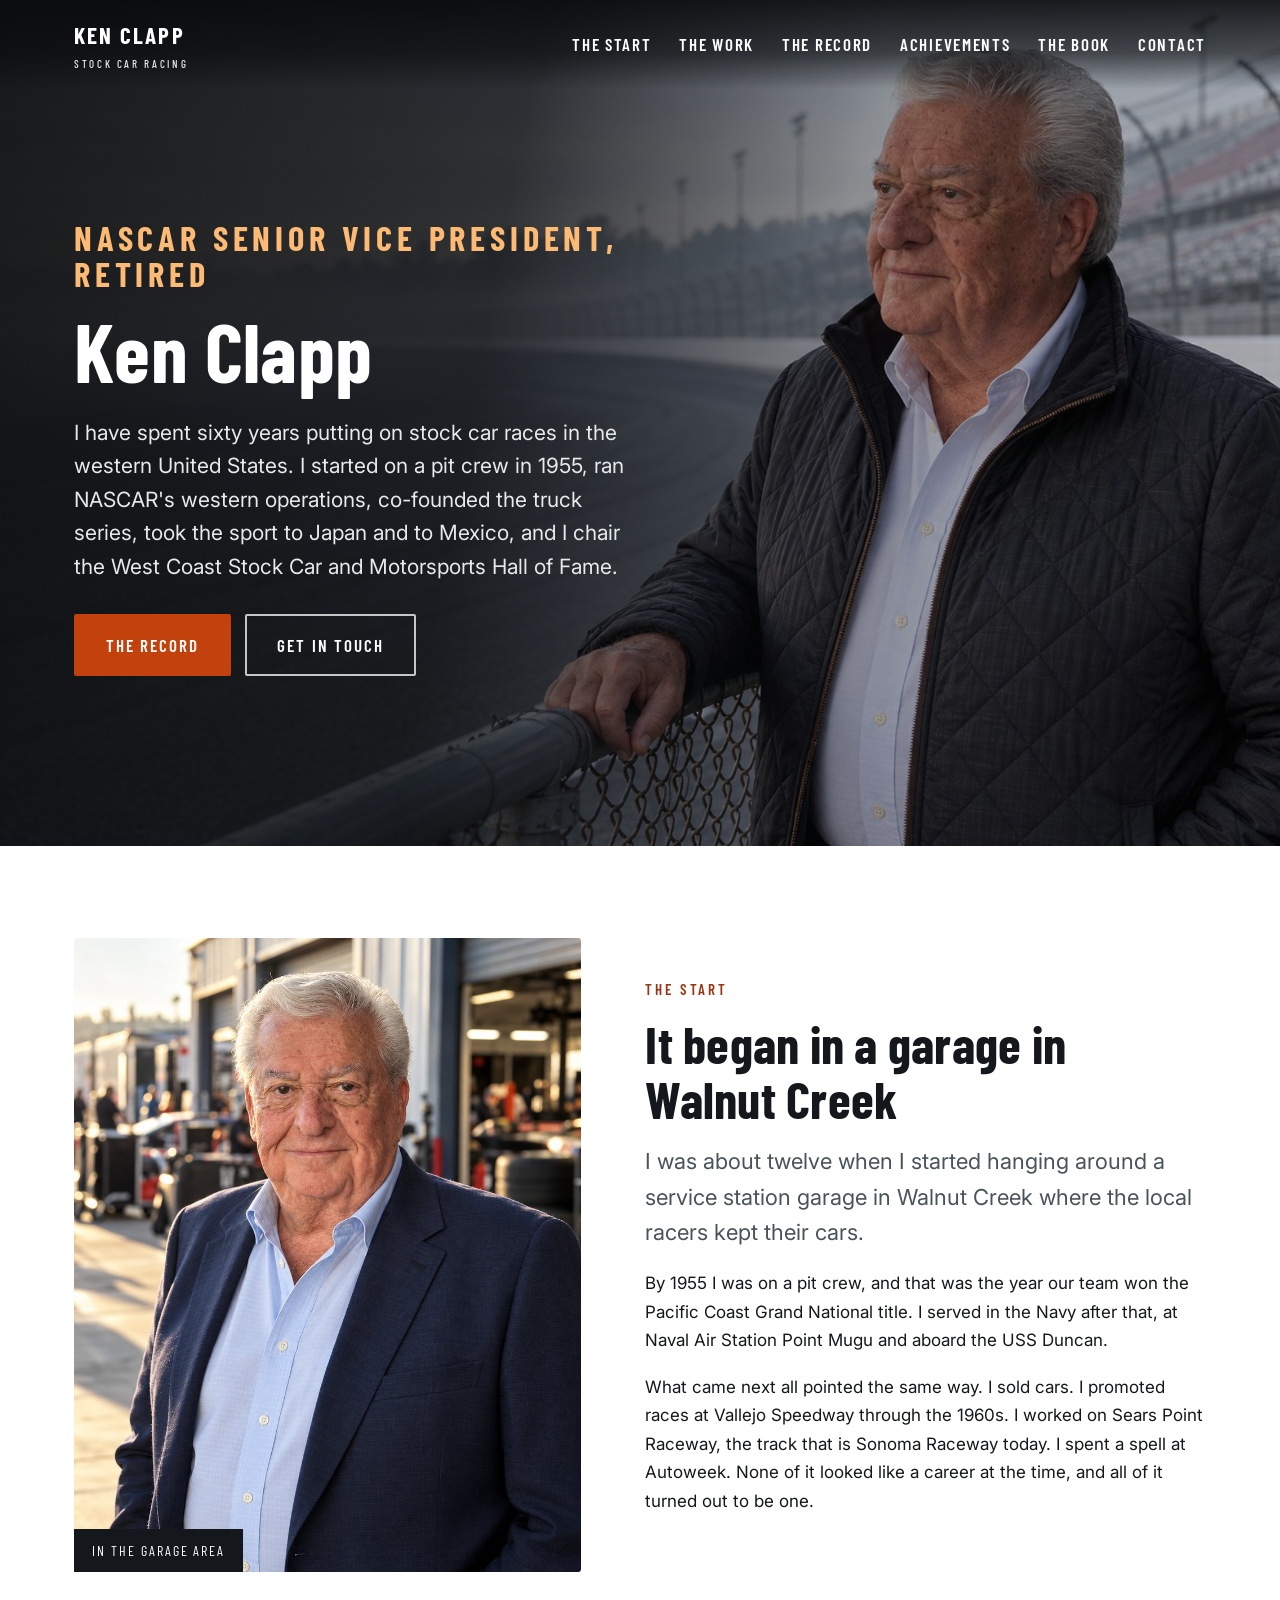
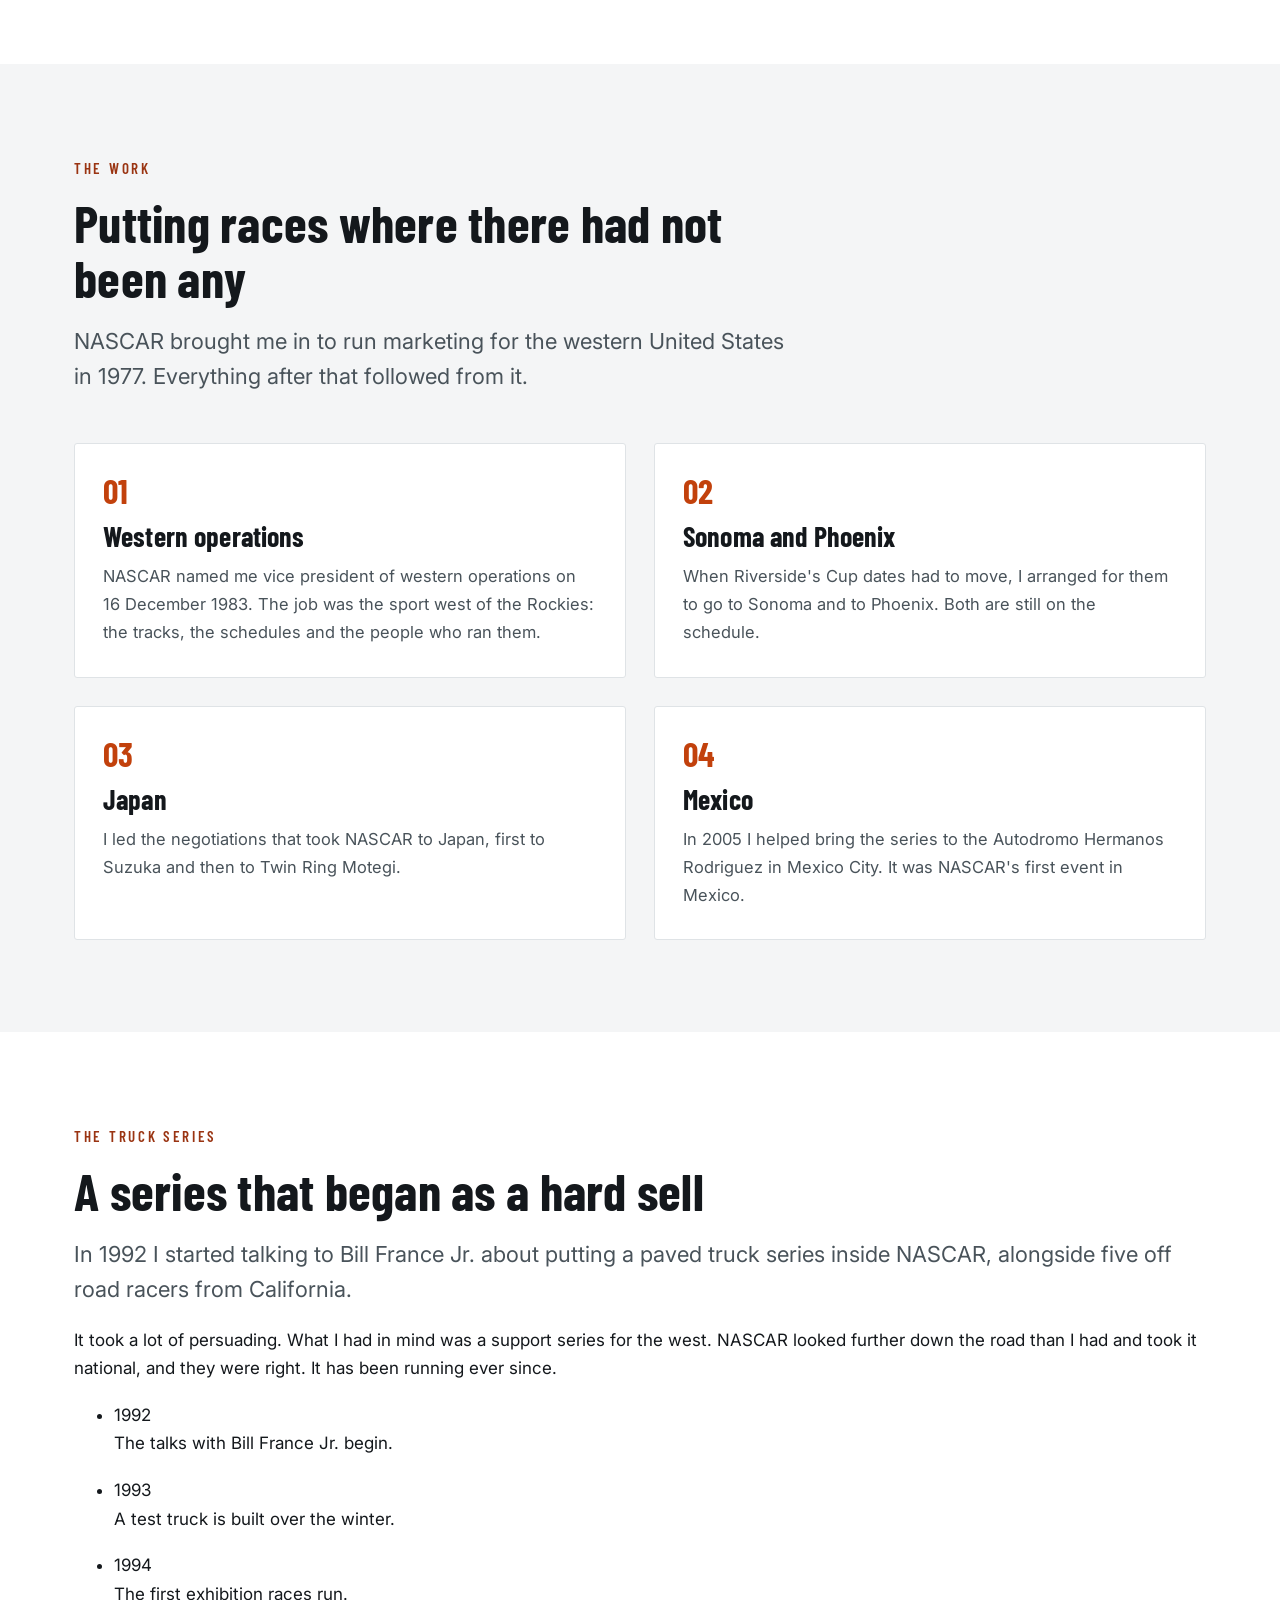
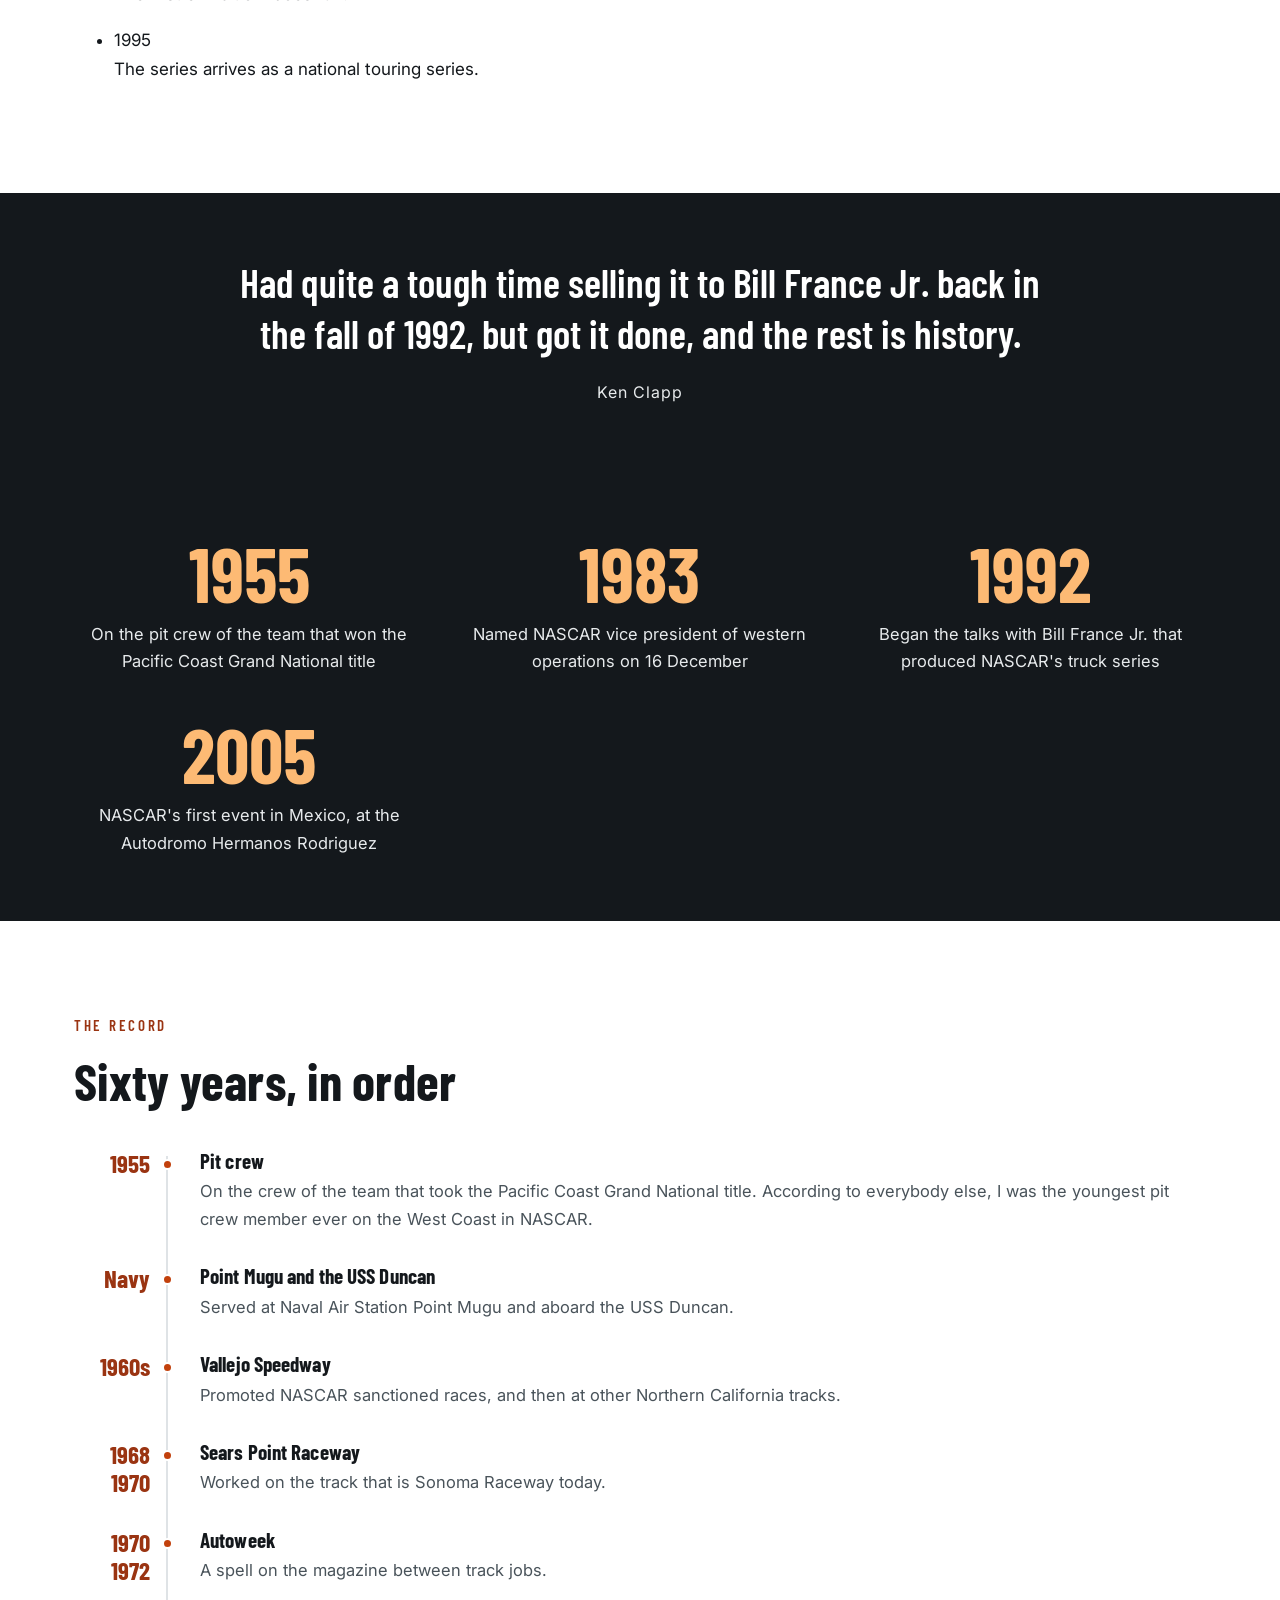
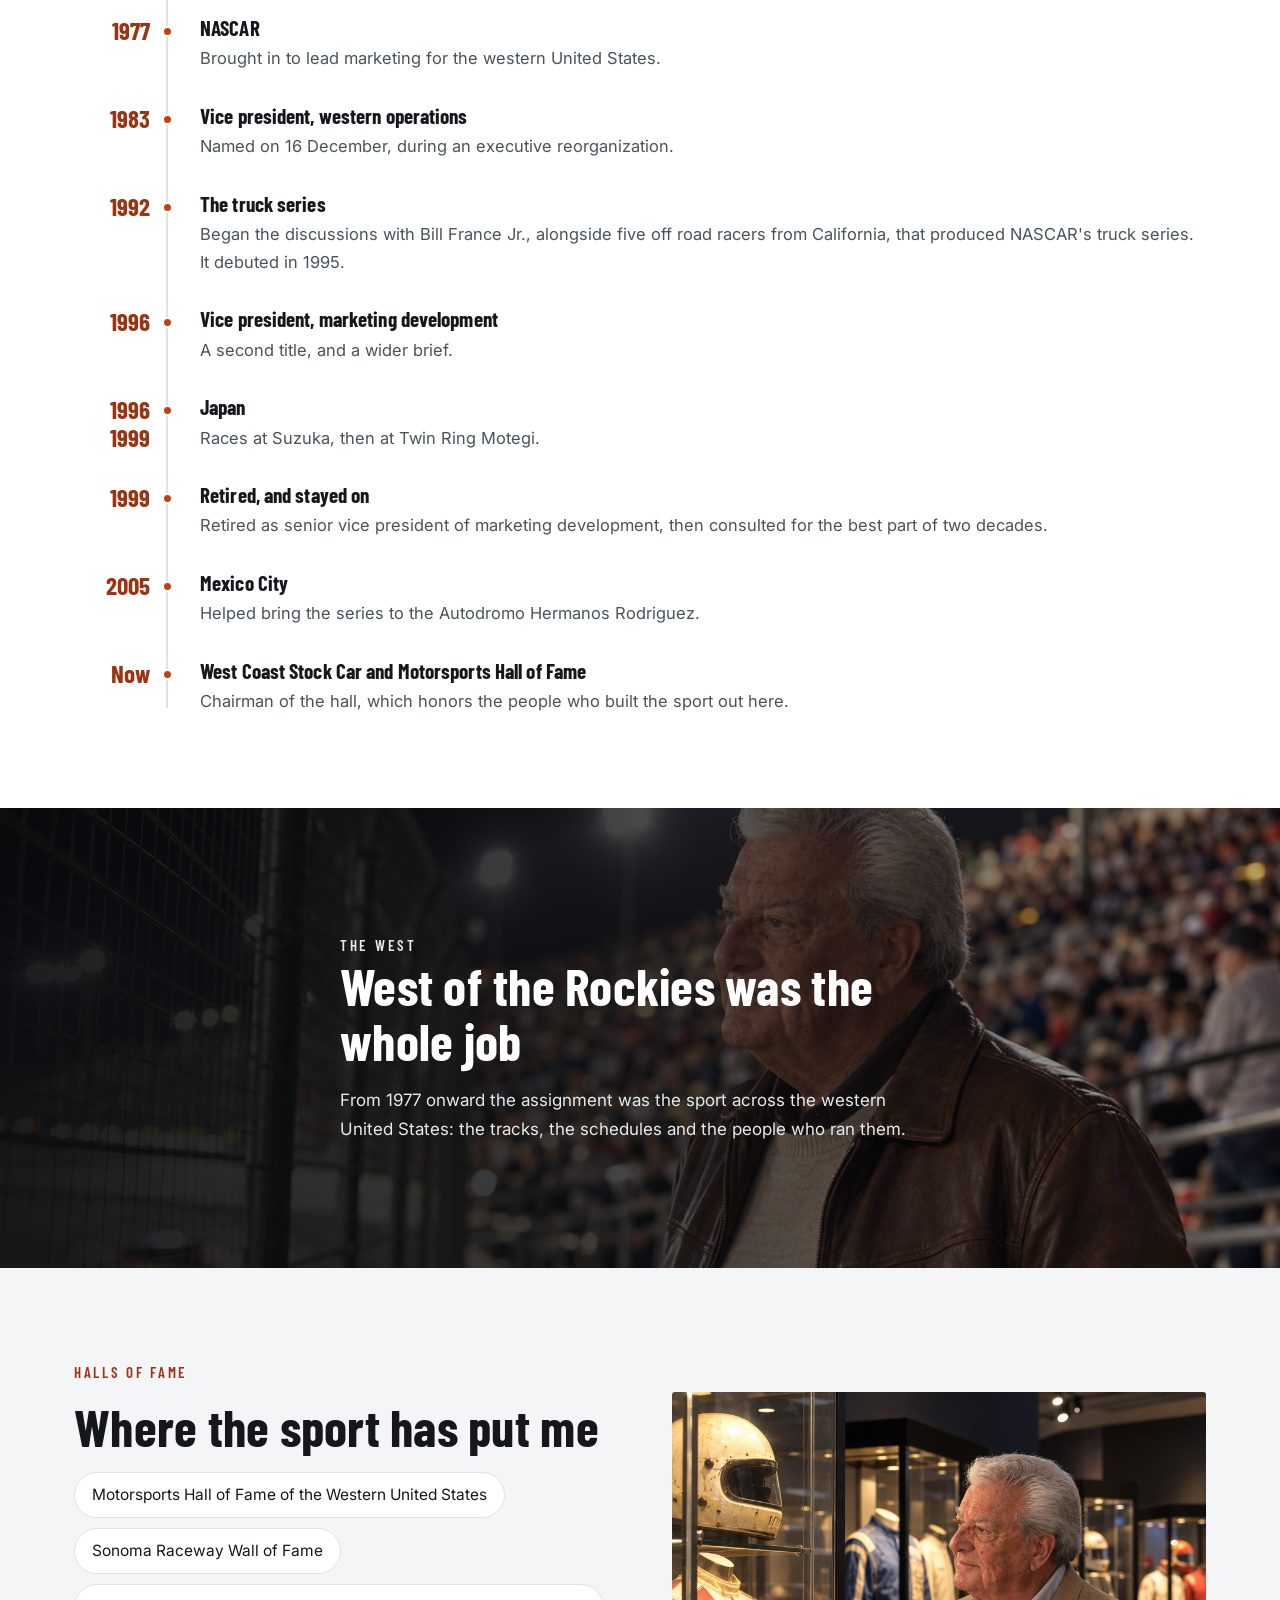
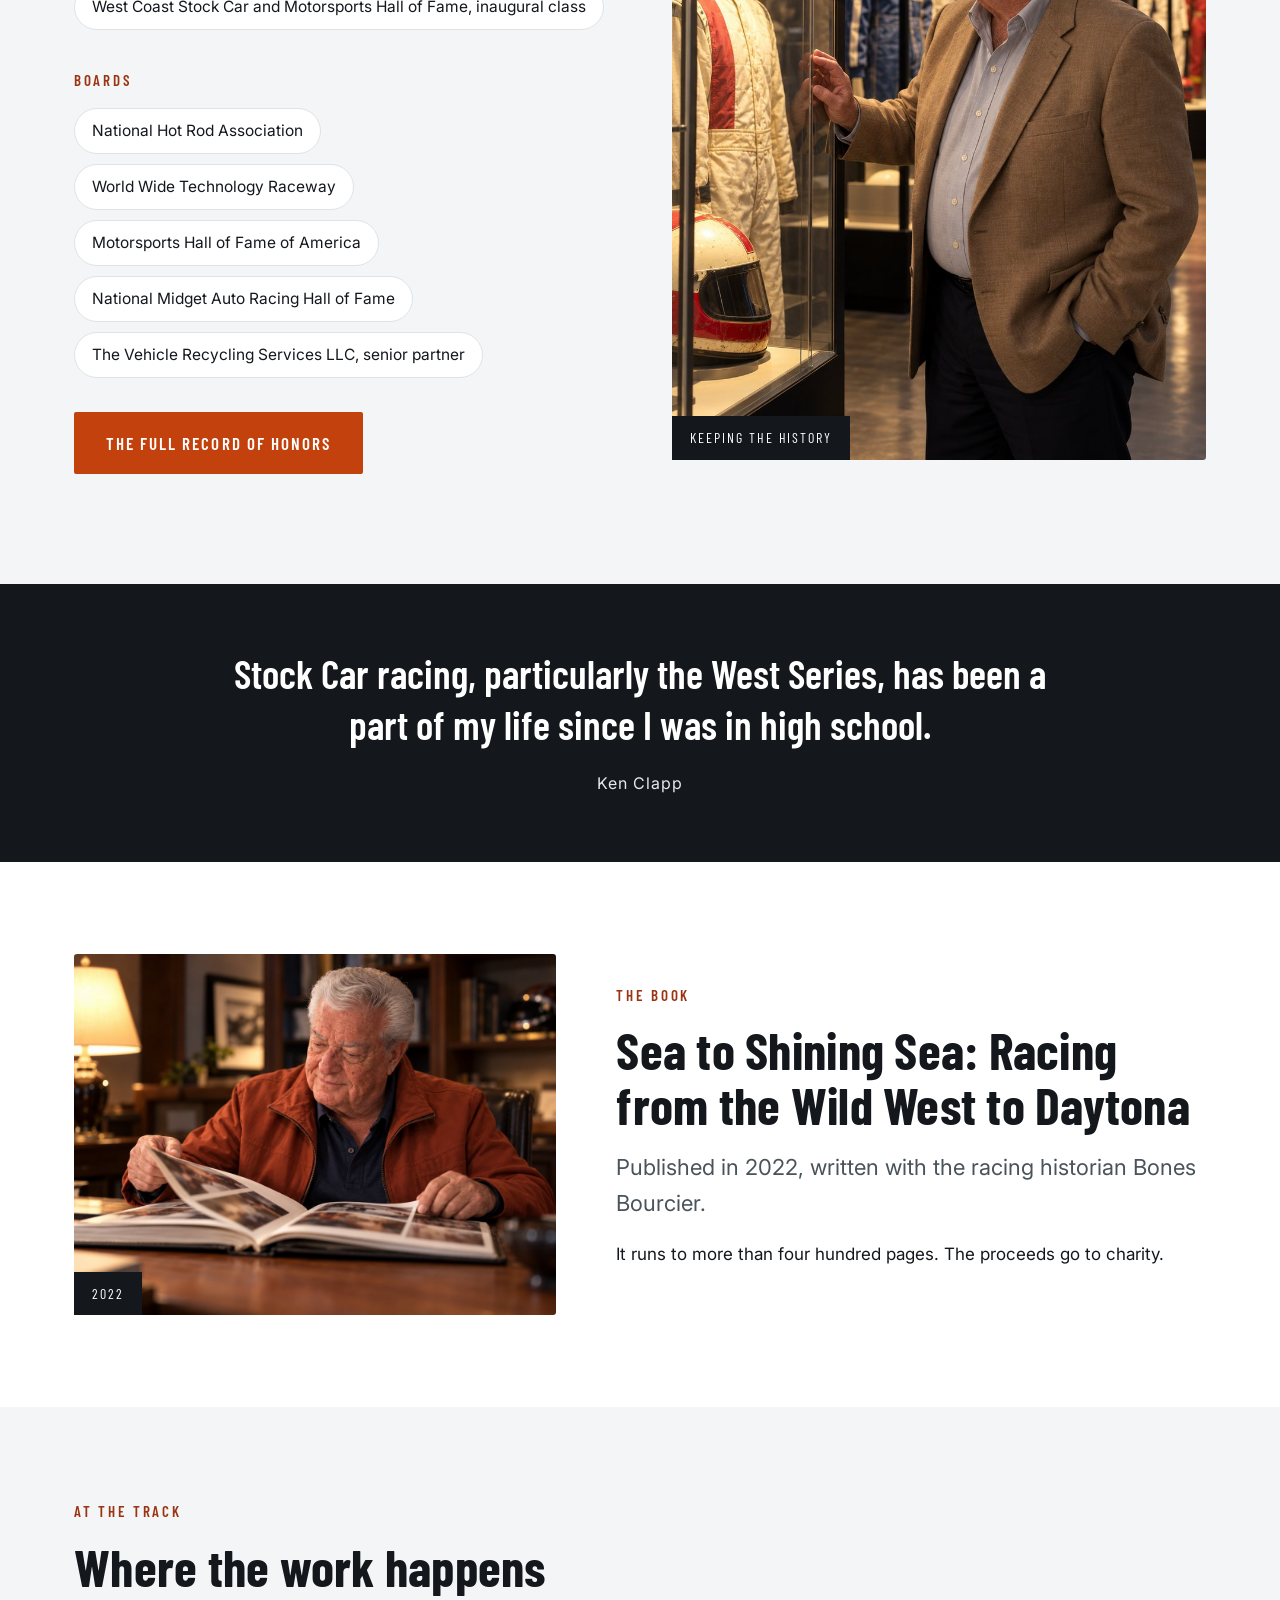
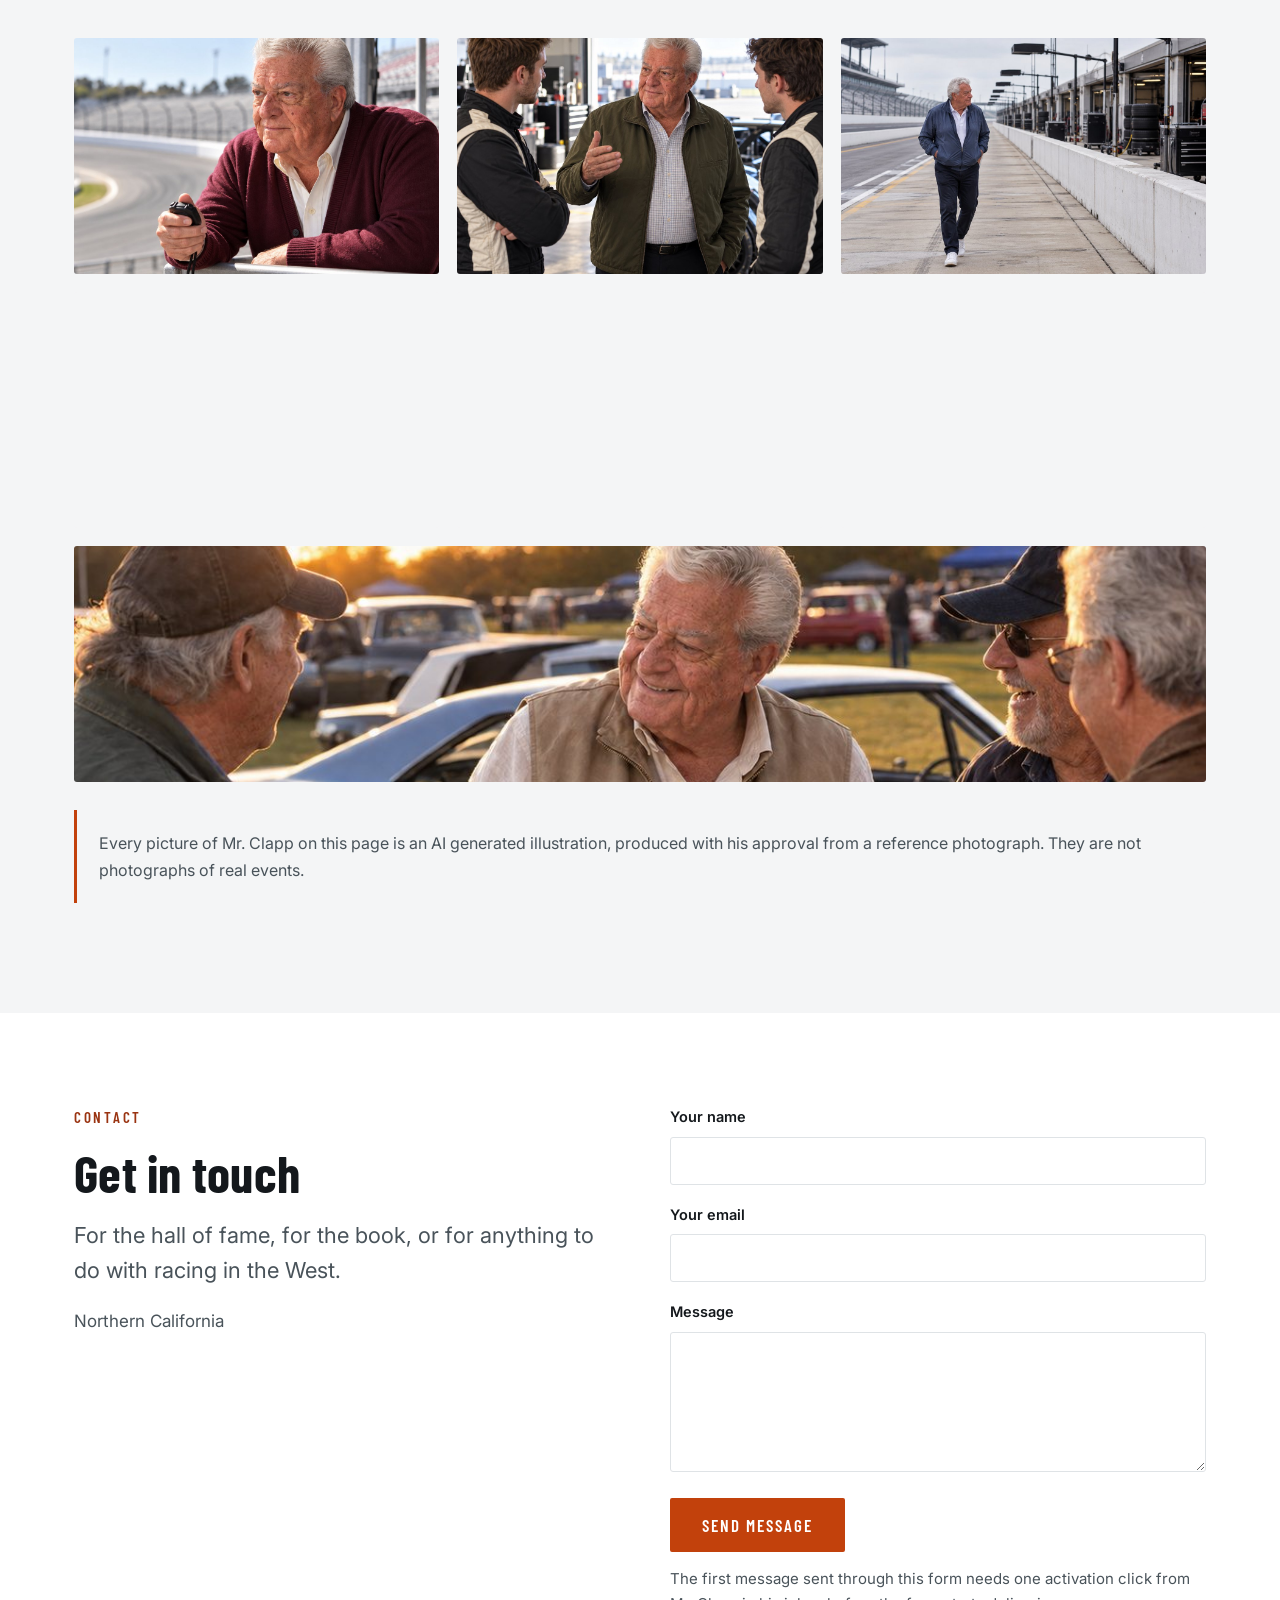
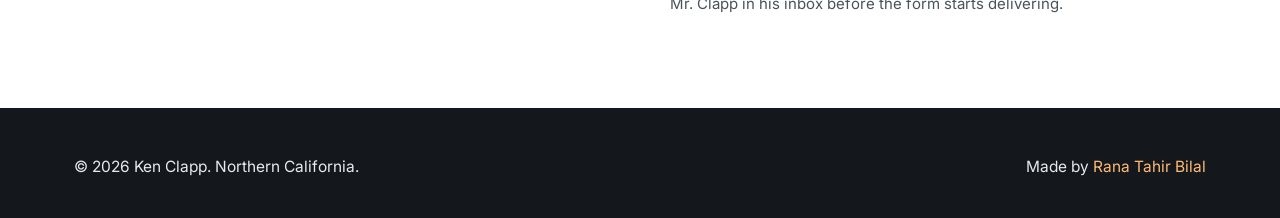
==== commit d075b7ce: "Add the NASCAR truck series, confirmed by Ken Clapp" ====
--- a/index.html
+++ b/index.html
@@ -3,15 +3,15 @@
 <head>
 <meta charset="utf-8">
 <meta name="viewport" content="width=device-width, initial-scale=1">
-<title>Ken Clapp | NASCAR Senior Vice President, Retired</title>
-<meta name="description" content="Ken Clapp, retired NASCAR senior vice president and chairman of the West Coast Stock Car and Motorsports Hall of Fame. Sixty years of racing in the American West.">
+<title>Ken Clapp | NASCAR Truck Series Co-Founder, Senior Vice President, Retired</title>
+<meta name="description" content="Ken Clapp, co-founder of NASCAR's truck series, retired NASCAR senior vice president and chairman of the West Coast Stock Car and Motorsports Hall of Fame. Sixty years of racing in the American West.">
 
 <meta name="robots" content="index, follow">
 
 <link rel="canonical" href="https://top-dynamos.github.io/ken-clapp/">
 <meta property="og:type" content="profile">
 <meta property="og:title" content="Ken Clapp | NASCAR Senior Vice President, Retired">
-<meta property="og:description" content="Sixty years building stock car racing in the western United States.">
+<meta property="og:description" content="Co-founder of NASCAR's truck series. Sixty years building stock car racing in the western United States.">
 <meta property="og:url" content="https://top-dynamos.github.io/ken-clapp/">
 <meta property="og:image" content="https://top-dynamos.github.io/ken-clapp/images/hero.jpg">
 <meta name="twitter:card" content="summary_large_image">
@@ -28,7 +28,7 @@
   "@type":"Person",
   "name":"Ken Clapp",
   "jobTitle":"Chairman, West Coast Stock Car and Motorsports Hall of Fame",
-  "description":"Retired NASCAR senior vice president who spent sixty years building stock car racing in the western United States.",
+  "description":"Co-founder of NASCAR's truck series and retired NASCAR senior vice president, who spent sixty years building stock car racing in the western United States.",
   "url":"https://top-dynamos.github.io/ken-clapp/",
   "image":"https://top-dynamos.github.io/ken-clapp/images/portrait.jpg",
   "award":[
@@ -81,7 +81,7 @@
   <div class="kc-wrap">
     <div class="kc-hero-copy">
       <h1><span>NASCAR senior vice president, retired</span>Ken Clapp</h1>
-      <p>I have spent sixty years putting on stock car races in the western United States. I started on a pit crew in 1955, ran NASCAR's western operations, took the sport to Japan and to Mexico, and I chair the West Coast Stock Car and Motorsports Hall of Fame.</p>
+      <p>I have spent sixty years putting on stock car races in the western United States. I started on a pit crew in 1955, ran NASCAR's western operations, co-founded the truck series, took the sport to Japan and to Mexico, and I chair the West Coast Stock Car and Motorsports Hall of Fame.</p>
       <div class="kc-cta">
         <a class="kc-btn" href="#record">The record</a>
         <a class="kc-btn kc-btn-ghost" href="#contact">Get in touch</a>
@@ -142,6 +142,36 @@
   </div>
 </section>
 
+<!-- THE TRUCK SERIES -->
+<section class="kc-sec" id="trucks">
+  <div class="kc-wrap">
+    <div class="kc-trucks">
+      <div class="kc-rev">
+        <p class="kc-eyebrow">The truck series</p>
+        <h2>A series that began as a hard sell</h2>
+        <p class="kc-lead">In 1992 I started talking to Bill France Jr. about putting a paved truck series inside NASCAR, alongside five off road racers from California.</p>
+        <p>It took a lot of persuading. What I had in mind was a support series for the west. NASCAR looked further down the road than I had and took it national, and they were right. It has been running ever since.</p>
+      </div>
+      <ul class="kc-steps kc-rev">
+        <li><span class="kc-step-n">1992</span><p>The talks with Bill France Jr. begin.</p></li>
+        <li><span class="kc-step-n">1993</span><p>A test truck is built over the winter.</p></li>
+        <li><span class="kc-step-n">1994</span><p>The first exhibition races run.</p></li>
+        <li><span class="kc-step-n">1995</span><p>The series arrives as a national touring series.</p></li>
+      </ul>
+    </div>
+  </div>
+</section>
+
+<!-- HIS WORDS ON THE TRUCK SERIES -->
+<section class="kc-sec-tight kc-dark">
+  <div class="kc-wrap">
+    <div class="kc-quote kc-rev">
+      <blockquote>Had quite a tough time selling it to Bill France Jr. back in the fall of 1992, but got it done, and the rest is history.</blockquote>
+      <cite>Ken Clapp</cite>
+    </div>
+  </div>
+</section>
+
 <!-- THREE DATES -->
 <section class="kc-sec-tight kc-dark">
   <div class="kc-wrap">
@@ -153,6 +183,10 @@
       <div class="kc-rev">
         <div class="kc-fig-n">1983</div>
         <p class="kc-fig-t">Named NASCAR vice president of western operations on 16 December</p>
+      </div>
+      <div class="kc-rev">
+        <div class="kc-fig-n">1992</div>
+        <p class="kc-fig-t">Began the talks with Bill France Jr. that produced NASCAR's truck series</p>
       </div>
       <div class="kc-rev">
         <div class="kc-fig-n">2005</div>
@@ -170,13 +204,14 @@
       <h2>Sixty years, in order</h2>
     </div>
     <ul class="kc-time">
-      <li class="kc-rev"><div class="kc-yr">1955</div><div class="kc-ev"><h3>Pit crew</h3><p>On the crew of the team that took the Pacific Coast Grand National title.</p></div></li>
+      <li class="kc-rev"><div class="kc-yr">1955</div><div class="kc-ev"><h3>Pit crew</h3><p>On the crew of the team that took the Pacific Coast Grand National title. According to everybody else, I was the youngest pit crew member ever on the West Coast in NASCAR.</p></div></li>
       <li class="kc-rev"><div class="kc-yr">Navy</div><div class="kc-ev"><h3>Point Mugu and the USS Duncan</h3><p>Served at Naval Air Station Point Mugu and aboard the USS Duncan.</p></div></li>
       <li class="kc-rev"><div class="kc-yr">1960s</div><div class="kc-ev"><h3>Vallejo Speedway</h3><p>Promoted NASCAR sanctioned races, and then at other Northern California tracks.</p></div></li>
       <li class="kc-rev"><div class="kc-yr">1968<br>1970</div><div class="kc-ev"><h3>Sears Point Raceway</h3><p>Worked on the track that is Sonoma Raceway today.</p></div></li>
       <li class="kc-rev"><div class="kc-yr">1970<br>1972</div><div class="kc-ev"><h3>Autoweek</h3><p>A spell on the magazine between track jobs.</p></div></li>
       <li class="kc-rev"><div class="kc-yr">1977</div><div class="kc-ev"><h3>NASCAR</h3><p>Brought in to lead marketing for the western United States.</p></div></li>
       <li class="kc-rev"><div class="kc-yr">1983</div><div class="kc-ev"><h3>Vice president, western operations</h3><p>Named on 16 December, during an executive reorganization.</p></div></li>
+      <li class="kc-rev"><div class="kc-yr">1992</div><div class="kc-ev"><h3>The truck series</h3><p>Began the discussions with Bill France Jr., alongside five off road racers from California, that produced NASCAR's truck series. It debuted in 1995.</p></div></li>
       <li class="kc-rev"><div class="kc-yr">1996</div><div class="kc-ev"><h3>Vice president, marketing development</h3><p>A second title, and a wider brief.</p></div></li>
       <li class="kc-rev"><div class="kc-yr">1996<br>1999</div><div class="kc-ev"><h3>Japan</h3><p>Races at Suzuka, then at Twin Ring Motegi.</p></div></li>
       <li class="kc-rev"><div class="kc-yr">1999</div><div class="kc-ev"><h3>Retired, and stayed on</h3><p>Retired as senior vice president of marketing development, then consulted for the best part of two decades.</p></div></li>
